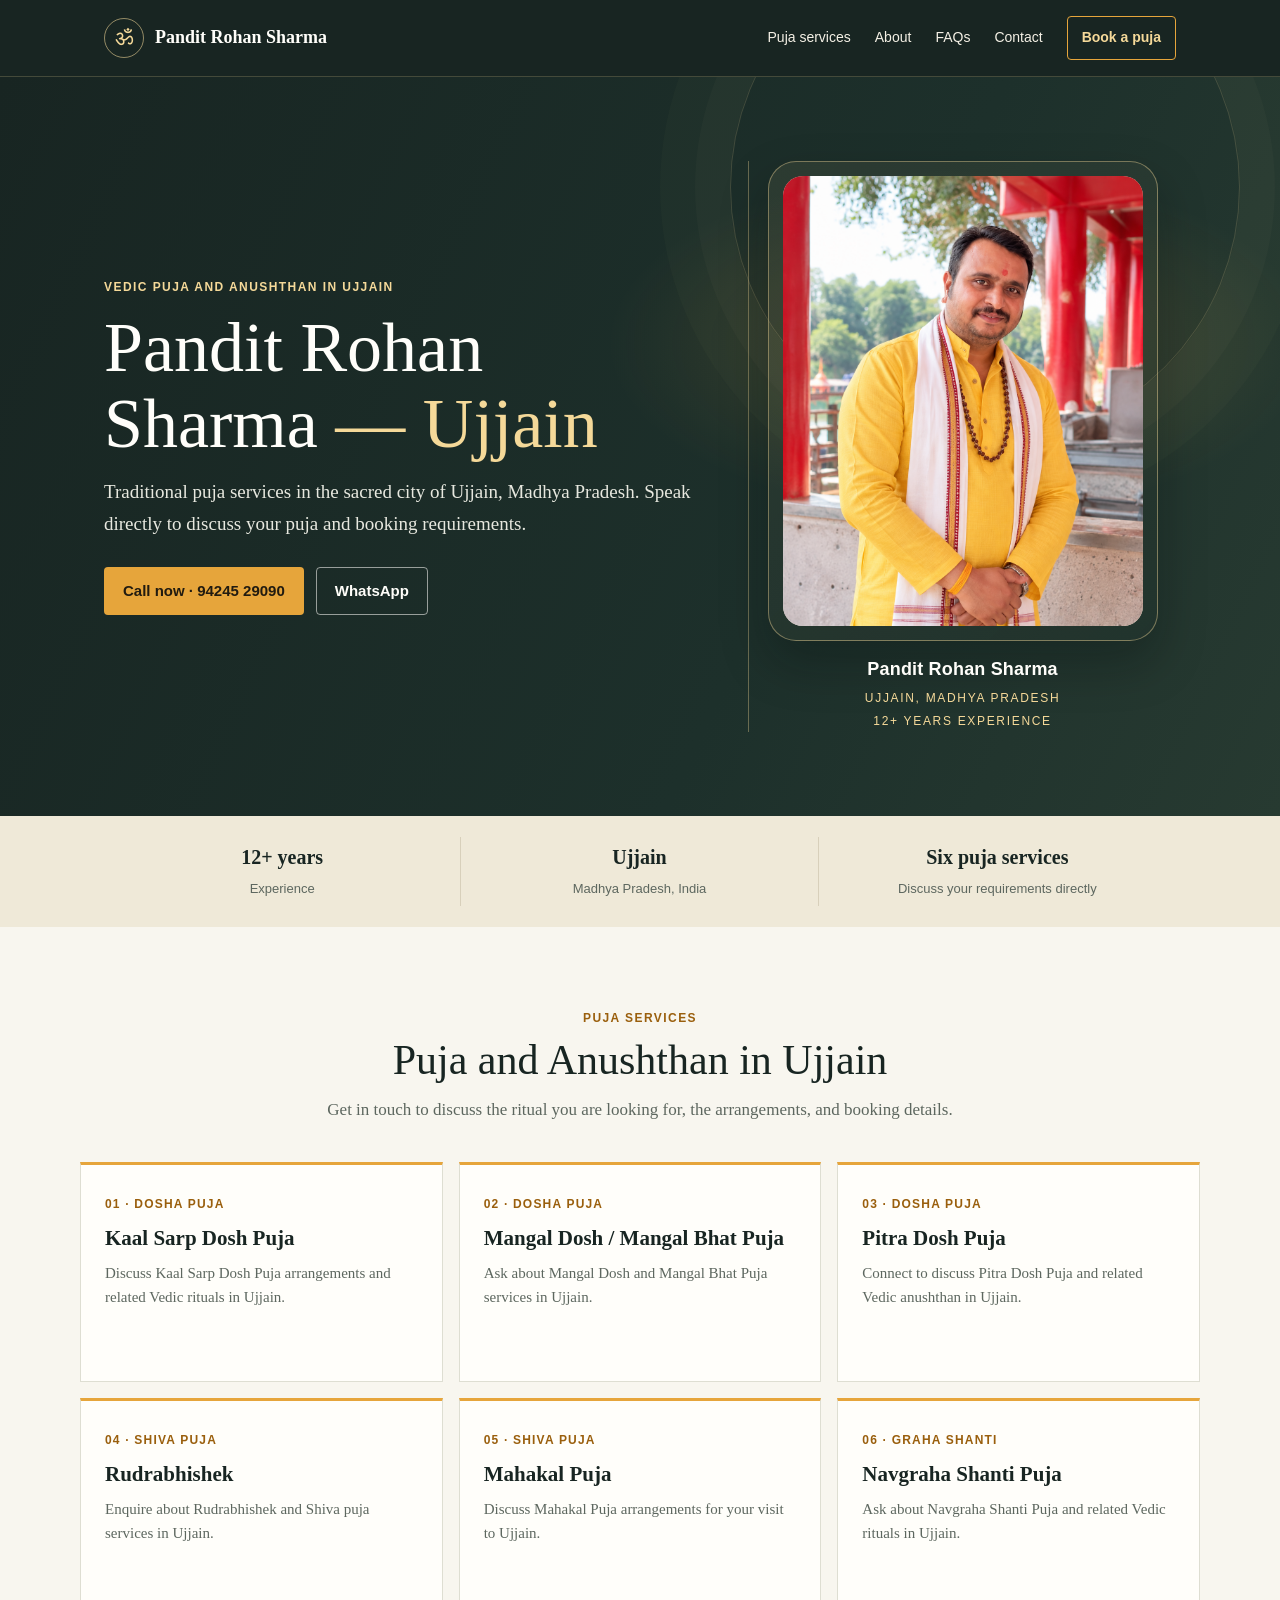
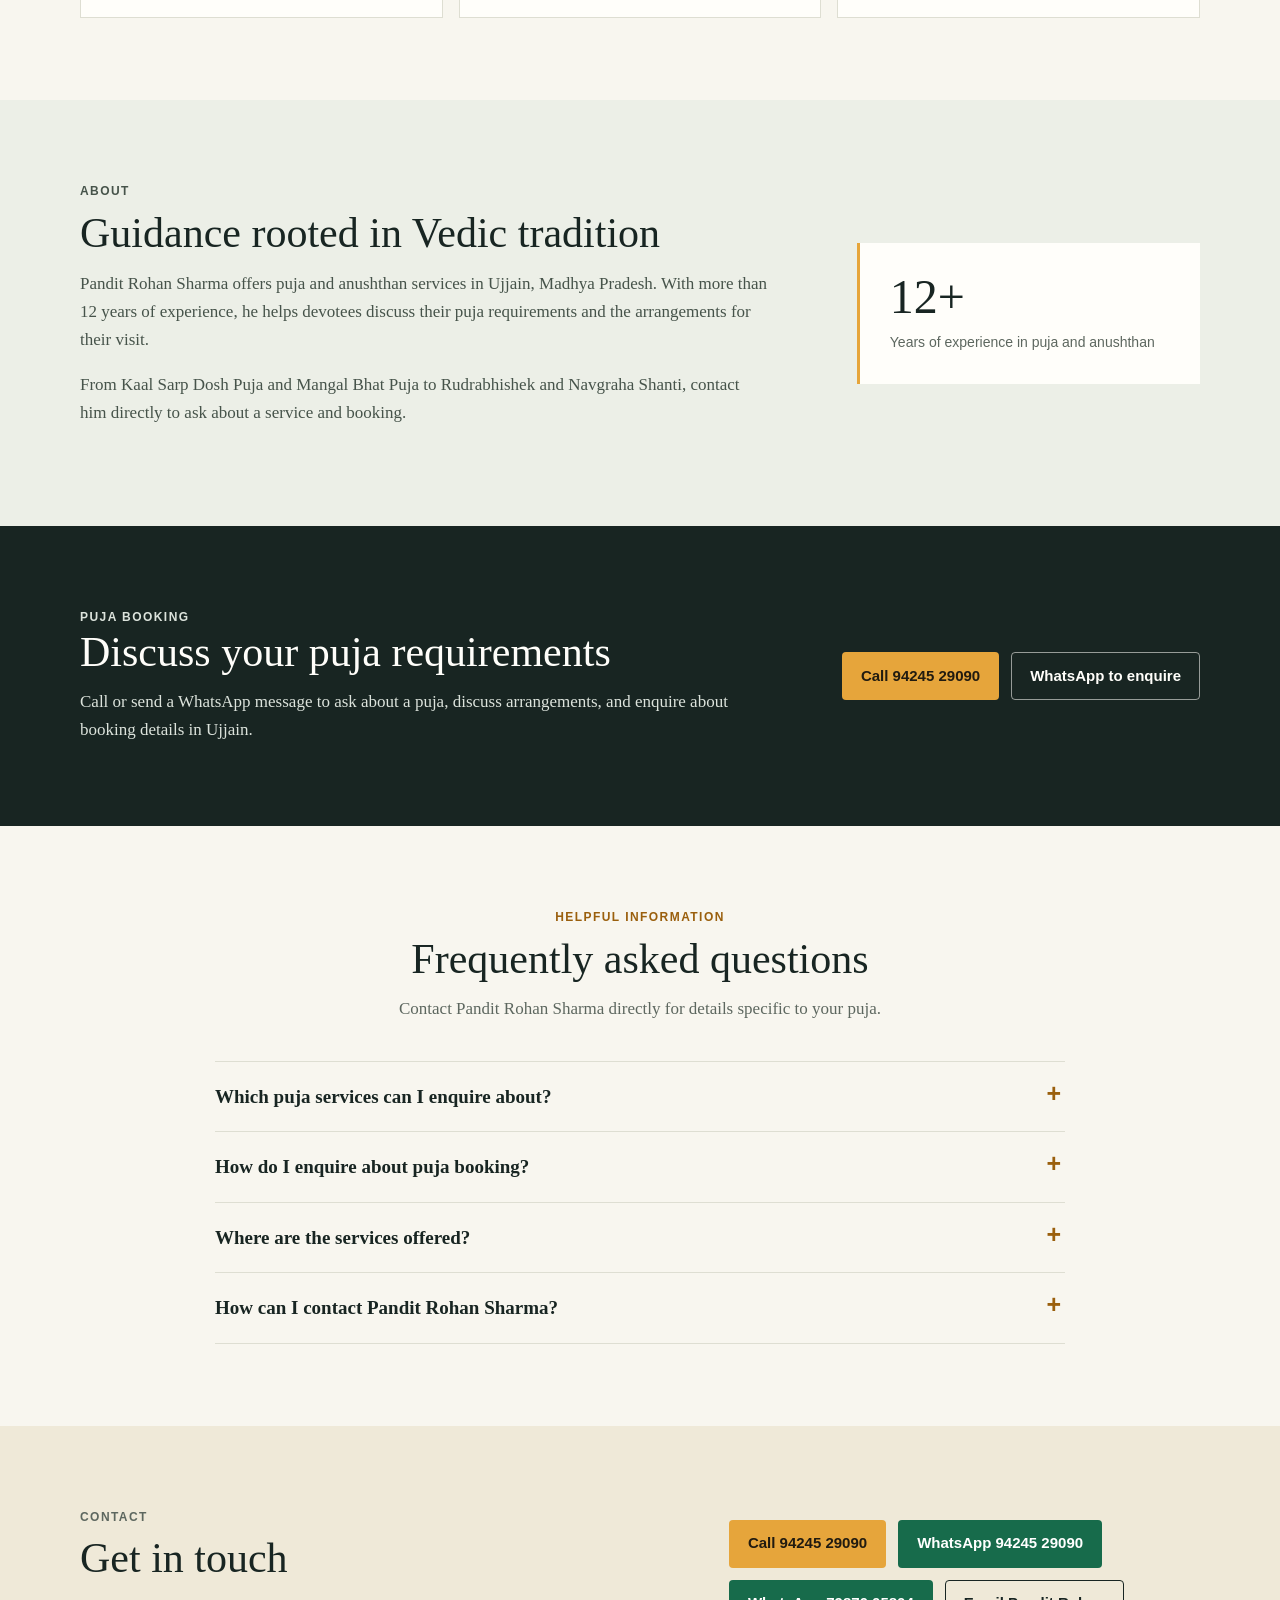
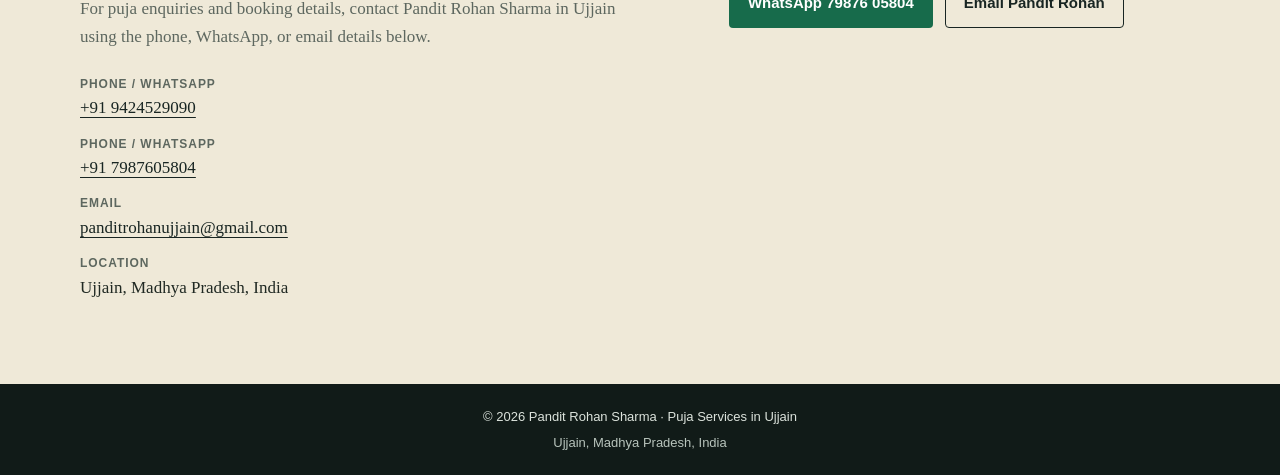
==== index.html @ ab612fbe "Use updated Pandit Rohan Sharma profile image" ====
<!doctype html>
<html lang="en">
<head>
  <meta charset="utf-8">
  <meta name="viewport" content="width=device-width, initial-scale=1">
  <meta name="theme-color" content="#182522">
  <meta name="description" content="Contact Pandit Rohan Sharma in Ujjain for Kaal Sarp Dosh, Mangal Bhat, Pitra Dosh, Rudrabhishek, Mahakal and Navgraha Shanti puja. 12+ years of experience.">
  <meta name="robots" content="index, follow">
  <link rel="canonical" href="https://panditrohanujjain-tech.github.io/">
  <meta property="og:type" content="website">
  <meta property="og:locale" content="en_IN">
  <meta property="og:title" content="Pandit Rohan Sharma | Puja Services in Ujjain">
  <meta property="og:description" content="Vedic puja and anushthan services in Ujjain, Madhya Pradesh. Contact Pandit Rohan Sharma, with 12+ years of experience, to discuss puja booking.">
  <meta property="og:url" content="https://panditrohanujjain-tech.github.io/">
  <meta name="twitter:card" content="summary">
  <title>Pandit Rohan Sharma | Puja Services in Ujjain</title>
  <script type="application/ld+json">
  {
    "@context": "https://schema.org",
    "@type": "LocalBusiness",
    "name": "Pandit Rohan Sharma",
    "url": "https://panditrohanujjain-tech.github.io/",
    "email": "panditrohanujjain@gmail.com",
    "telephone": ["+91 9424529090", "+91 7987605804"],
    "address": {
      "@type": "PostalAddress",
      "addressLocality": "Ujjain",
      "addressRegion": "Madhya Pradesh",
      "addressCountry": "IN"
    },
    "areaServed": {
      "@type": "City",
      "name": "Ujjain"
    },
    "description": "Puja and anushthan services in Ujjain, including Kaal Sarp Dosh Puja, Mangal Dosh and Mangal Bhat Puja, Pitra Dosh Puja, Rudrabhishek, Mahakal Puja and Navgraha Shanti Puja. 12+ years of experience."
  }
  </script>
  <link rel="stylesheet" href="styles.css">
  <style>
    :root {
      color-scheme: light;
      --ink: #202923;
      --muted: #5d675f;
      --paper: #f8f6ef;
      --white: #fffefa;
      --forest: #182522;
      --forest-soft: #263832;
      --saffron: #e6a53b;
      --saffron-light: #f5d999;
      --line: #deded2;
      --green: #176b4b;
      --content: 1120px;
      font-synthesis: none;
      text-rendering: optimizeLegibility;
    }

    *,
    *::before,
    *::after {
      box-sizing: border-box;
    }

    html {
      scroll-behavior: smooth;
      scroll-padding-top: 84px;
    }

    body {
      margin: 0;
      background: var(--paper);
      color: var(--ink);
      font-family: Georgia, "Times New Roman", serif;
      font-size: 17px;
      line-height: 1.65;
    }

    a {
      color: inherit;
    }

    a:focus-visible,
    summary:focus-visible {
      outline: 3px solid var(--saffron);
      outline-offset: 4px;
      border-radius: 3px;
    }

    .skip-link {
      position: absolute;
      top: 8px;
      left: 8px;
      z-index: 20;
      padding: 10px 14px;
      transform: translateY(-150%);
      background: var(--white);
      color: var(--forest);
      font-family: Arial, sans-serif;
      font-weight: 700;
    }

    .skip-link:focus {
      transform: translateY(0);
    }

    .site-header {
      position: sticky;
      top: 0;
      z-index: 10;
      border-bottom: 1px solid rgba(245, 217, 153, 0.2);
      background: var(--forest);
      color: var(--white);
    }

    .header-inner {
      display: flex;
      min-height: 76px;
      max-width: var(--content);
      align-items: center;
      justify-content: space-between;
      gap: 24px;
      margin: 0 auto;
      padding: 12px 24px;
    }

    .brand {
      display: inline-flex;
      align-items: center;
      gap: 11px;
      color: var(--white);
      font-size: 18px;
      font-weight: 700;
      line-height: 1.2;
      text-decoration: none;
    }

    .brand-mark {
      display: grid;
      width: 40px;
      height: 40px;
      flex: 0 0 40px;
      place-items: center;
      border: 1px solid rgba(245, 217, 153, 0.56);
      border-radius: 50%;
      color: var(--saffron-light);
      font-size: 22px;
    }

    .nav-links {
      display: flex;
      align-items: center;
      justify-content: flex-end;
      gap: 24px;
      font-family: Arial, sans-serif;
      font-size: 14px;
    }

    .nav-links a {
      color: #f4f0e5;
      text-decoration: none;
    }

    .nav-links a:hover {
      color: var(--saffron-light);
    }

    .nav-cta {
      padding: 9px 14px;
      border: 1px solid var(--saffron);
      border-radius: 4px;
      color: var(--saffron-light) !important;
      font-weight: 700;
    }

    .hero {
      position: relative;
      overflow: hidden;
      isolation: isolate;
      background:
        radial-gradient(ellipse at 75% 36%, rgba(230, 165, 59, 0.18), transparent 26%),
        linear-gradient(115deg, var(--forest) 0%, #1d302b 62%, #273a31 100%);
      color: var(--white);
    }

    .hero::after {
      position: absolute;
      z-index: -1;
      top: -145px;
      right: max(-70px, calc((100vw - 1200px) / 2));
      width: 510px;
      height: 510px;
      border: 1px solid rgba(245, 217, 153, 0.17);
      border-radius: 50%;
      box-shadow: 0 0 0 35px rgba(245, 217, 153, 0.025), 0 0 0 70px rgba(245, 217, 153, 0.02);
      content: "";
      pointer-events: none;
    }

    .hero-inner {
      display: grid;
      min-height: 545px;
      max-width: var(--content);
      align-items: center;
      grid-template-columns: minmax(0, 1fr) minmax(260px, 0.72fr);
      gap: 50px;
      margin: 0 auto;
      padding: 84px 24px;
    }

    .profile-visual {
      display: grid;
      justify-items: center;
      gap: 14px;
    }

    .profile-frame {
      width: min(100%, 390px);
      padding: 14px;
      border: 1px solid rgba(245, 217, 153, 0.42);
      border-radius: 28px;
      background: linear-gradient(135deg, rgba(245, 217, 153, 0.08), rgba(24, 37, 34, 0.15));
      box-shadow: 0 22px 48px rgba(5, 10, 9, 0.28);
    }

    .profile-image {
      display: block;
      width: 100%;
      max-width: 100%;
      height: auto;
      aspect-ratio: 4 / 5;
      object-fit: cover;
      object-position: center top;
      border-radius: 20px;
      background: #d9d2bf;
    }

    .profile-meta {
      display: grid;
      gap: 4px;
      text-align: center;
      color: #efe6d1;
      font-family: Arial, sans-serif;
    }

    .profile-meta strong {
      color: var(--white);
      font-size: 18px;
      letter-spacing: 0.01em;
    }

    .profile-meta span {
      color: var(--saffron-light);
      font-size: 12px;
      letter-spacing: 0.14em;
      text-transform: uppercase;
    }

    .eyebrow {
      margin: 0 0 12px;
      color: var(--saffron-light);
      font-family: Arial, sans-serif;
      font-size: 12px;
      font-weight: 700;
      letter-spacing: 0.12em;
      text-transform: uppercase;
    }

    h1,
    h2,
    h3,
    p {
      margin-top: 0;
    }

    h1 {
      max-width: 730px;
      margin-bottom: 15px;
      font-size: clamp(42px, 6vw, 70px);
      font-weight: 500;
      letter-spacing: 0;
      line-height: 1.08;
    }

    .hero h1 span {
      color: var(--saffron-light);
    }

    .hero-lede {
      max-width: 650px;
      margin-bottom: 28px;
      color: #e7e8df;
      font-size: 19px;
    }

    .hero-actions,
    .booking-actions,
    .contact-actions {
      display: flex;
      flex-wrap: wrap;
      gap: 12px;
    }

    .button {
      display: inline-flex;
      min-height: 48px;
      align-items: center;
      justify-content: center;
      gap: 9px;
      padding: 11px 18px;
      border: 1px solid transparent;
      border-radius: 4px;
      font-family: Arial, sans-serif;
      font-size: 15px;
      font-weight: 700;
      line-height: 1.25;
      text-align: center;
      text-decoration: none;
      transition: background-color 160ms ease, color 160ms ease, transform 160ms ease;
    }

    .button:hover {
      transform: translateY(-2px);
    }

    .button-primary {
      background: var(--saffron);
      color: #211b10;
    }

    .button-primary:hover {
      background: var(--saffron-light);
    }

    .button-outline {
      border-color: rgba(255, 254, 250, 0.55);
      color: var(--white);
    }

    .button-outline:hover {
      background: rgba(255, 255, 255, 0.1);
    }

    .button-whatsapp {
      background: #176b4b;
      color: #fff;
    }

    .button-whatsapp:hover {
      background: #0f583d;
    }

    .hero-aside {
      position: relative;
      display: grid;
      min-height: 270px;
      align-content: center;
      justify-items: center;
      border-left: 1px solid rgba(245, 217, 153, 0.35);
      color: var(--saffron-light);
      text-align: center;
    }

    .hero-symbol {
      display: grid;
      width: 174px;
      height: 174px;
      place-items: center;
      border: 1px solid rgba(245, 217, 153, 0.42);
      border-radius: 50%;
      box-shadow: 0 0 0 14px rgba(245, 217, 153, 0.045), inset 0 0 42px rgba(230, 165, 59, 0.1);
      font-size: 62px;
    }

    .hero-aside p {
      margin: 24px 0 0;
      color: #e7e8df;
      font-family: Arial, sans-serif;
      font-size: 13px;
      letter-spacing: 0.04em;
    }

    .trust-strip {
      background: #efe9d8;
    }

    .trust-inner {
      display: grid;
      max-width: var(--content);
      grid-template-columns: repeat(3, 1fr);
      margin: 0 auto;
      padding: 21px 24px;
    }

    .trust-item {
      padding: 4px 16px;
      border-right: 1px solid #d8d0bb;
      font-family: Arial, sans-serif;
      text-align: center;
    }

    .trust-item:last-child {
      border-right: 0;
    }

    .trust-item strong {
      display: block;
      color: var(--forest);
      font-family: Georgia, "Times New Roman", serif;
      font-size: 20px;
    }

    .trust-item span {
      color: var(--muted);
      font-size: 13px;
    }

    .section {
      padding: 82px 24px;
    }

    .section-inner {
      max-width: var(--content);
      margin: 0 auto;
    }

    .section-heading {
      max-width: 720px;
      margin: 0 auto 38px;
      text-align: center;
    }

    .section-kicker {
      margin-bottom: 7px;
      color: #9a5f0d;
      font-family: Arial, sans-serif;
      font-size: 12px;
      font-weight: 700;
      letter-spacing: 0.12em;
      text-transform: uppercase;
    }

    .section-heading h2,
    .about-copy h2,
    .booking-copy h2,
    .contact-copy h2 {
      margin-bottom: 12px;
      color: var(--forest);
      font-size: clamp(30px, 4vw, 42px);
      font-weight: 500;
      line-height: 1.15;
    }

    .section-heading > p:last-child {
      margin-bottom: 0;
      color: var(--muted);
    }

    .services-grid {
      display: grid;
      grid-template-columns: repeat(3, minmax(0, 1fr));
      gap: 16px;
    }

    .service-card {
      min-height: 220px;
      padding: 24px;
      border: 1px solid var(--line);
      border-top: 3px solid var(--saffron);
      background: var(--white);
    }

    .service-number {
      display: inline-block;
      margin-bottom: 10px;
      color: #9a5f0d;
      font-family: Arial, sans-serif;
      font-size: 12px;
      font-weight: 700;
      letter-spacing: 0.1em;
    }

    .service-card h3 {
      margin-bottom: 8px;
      color: var(--forest);
      font-size: 21px;
      font-weight: 600;
      line-height: 1.3;
    }

    .service-card p {
      margin-bottom: 0;
      color: var(--muted);
      font-size: 15px;
    }

    .about-section {
      background: #ecefe7;
    }

    .about-layout {
      display: grid;
      grid-template-columns: minmax(0, 1.35fr) minmax(240px, 0.65fr);
      align-items: center;
      gap: 64px;
    }

    .about-copy .section-kicker {
      text-align: left;
    }

    .about-copy p {
      max-width: 690px;
      color: #46534a;
    }

    .experience-panel {
      padding: 30px;
      border-left: 3px solid var(--saffron);
      background: var(--white);
    }

    .experience-panel strong {
      display: block;
      color: var(--forest);
      font-size: 48px;
      font-weight: 500;
      line-height: 1;
    }

    .experience-panel span {
      display: block;
      margin-top: 10px;
      color: var(--muted);
      font-family: Arial, sans-serif;
      font-size: 14px;
    }

    .booking-section {
      background: var(--forest);
      color: var(--white);
    }

    .booking-layout {
      display: grid;
      grid-template-columns: minmax(0, 1fr) auto;
      align-items: center;
      gap: 40px;
    }

    .booking-copy h2 {
      color: var(--white);
    }

    .booking-copy p {
      max-width: 670px;
      margin-bottom: 0;
      color: #dce3dc;
    }

    .booking-actions {
      justify-content: flex-end;
    }

    .faq-list {
      max-width: 850px;
      margin: 0 auto;
      border-top: 1px solid var(--line);
    }

    .faq-list details {
      border-bottom: 1px solid var(--line);
    }

    .faq-list summary {
      position: relative;
      padding: 19px 36px 19px 0;
      color: var(--forest);
      cursor: pointer;
      font-size: 19px;
      font-weight: 600;
      list-style: none;
    }

    .faq-list summary::-webkit-details-marker {
      display: none;
    }

    .faq-list summary::after {
      position: absolute;
      right: 4px;
      color: #9a5f0d;
      content: "+";
      font-family: Arial, sans-serif;
      font-size: 25px;
      line-height: 1;
    }

    .faq-list details[open] summary::after {
      content: "−";
    }

    .faq-list details p {
      max-width: 760px;
      margin: -3px 0 20px;
      color: var(--muted);
      font-size: 16px;
    }

    .contact-section {
      background: #efe9d8;
    }

    .contact-layout {
      display: grid;
      grid-template-columns: minmax(0, 1fr) minmax(300px, 0.8fr);
      gap: 60px;
    }

    .contact-copy > p {
      max-width: 560px;
      color: var(--muted);
    }

    .contact-details {
      display: grid;
      gap: 12px;
      margin: 24px 0 0;
      padding: 0;
      list-style: none;
    }

    .contact-details a {
      color: var(--forest);
      text-decoration-thickness: 1px;
      text-underline-offset: 4px;
    }

    .contact-label {
      display: block;
      color: var(--muted);
      font-family: Arial, sans-serif;
      font-size: 12px;
      font-weight: 700;
      letter-spacing: 0.08em;
      text-transform: uppercase;
    }

    .contact-actions {
      align-content: start;
      justify-content: flex-start;
      padding-top: 12px;
    }

    .site-footer {
      padding: 22px 24px;
      background: #111b18;
      color: #dce3dc;
      font-family: Arial, sans-serif;
      font-size: 13px;
      text-align: center;
    }

    .site-footer p {
      margin: 0;
    }

    .site-footer p + p {
      margin-top: 4px;
      color: #b8c4bc;
    }

    @media (max-width: 820px) {
      .header-inner {
        flex-wrap: wrap;
        justify-content: center;
        gap: 10px 22px;
      }

      .nav-links {
        flex-wrap: wrap;
        justify-content: center;
        gap: 10px 18px;
      }

      .hero-inner {
        min-height: auto;
        grid-template-columns: 1fr;
        gap: 42px;
        padding-top: 70px;
        padding-bottom: 60px;
      }

      .hero-aside {
        min-height: 0;
        border-top: 1px solid rgba(245, 217, 153, 0.35);
        border-left: 0;
        padding-top: 34px;
      }

      .profile-frame {
        width: min(100%, 320px);
        padding: 10px;
      }

      .profile-meta strong {
        font-size: 16px;
      }

      .profile-meta span {
        font-size: 11px;
        letter-spacing: 0.12em;
      }

      .hero-symbol {
        width: 130px;
        height: 130px;
        font-size: 48px;
      }

      .hero-aside p {
        margin-top: 18px;
      }

      .services-grid {
        grid-template-columns: repeat(2, minmax(0, 1fr));
      }

      .about-layout,
      .contact-layout {
        gap: 34px;
      }

      .booking-layout {
        grid-template-columns: 1fr;
      }

      .booking-actions {
        justify-content: flex-start;
      }
    }

    @media (max-width: 560px) {
      body {
        font-size: 16px;
      }

      .header-inner {
        padding: 10px 16px;
      }

      .brand {
        font-size: 16px;
      }

      .nav-links {
        gap: 8px 14px;
        font-size: 13px;
      }

      .nav-cta {
        padding: 7px 10px;
      }

      .hero-inner {
        padding: 56px 20px 46px;
      }

      .profile-frame {
        width: min(100%, 280px);
        padding: 8px;
      }

      .profile-meta {
        gap: 3px;
      }

      .hero-lede {
        font-size: 17px;
      }

      .hero-actions,
      .booking-actions,
      .contact-actions {
        display: grid;
        grid-template-columns: 1fr;
      }

      .button {
        width: 100%;
      }

      .trust-inner {
        grid-template-columns: 1fr;
        gap: 12px;
        padding: 18px 20px;
      }

      .trust-item {
        padding: 0 0 12px;
        border-right: 0;
        border-bottom: 1px solid #d8d0bb;
      }

      .trust-item:last-child {
        padding-bottom: 0;
        border-bottom: 0;
      }

      .section {
        padding: 62px 20px;
      }

      .services-grid,
      .about-layout,
      .contact-layout {
        grid-template-columns: 1fr;
      }

      .service-card {
        min-height: auto;
      }

      .experience-panel {
        padding: 24px;
      }

      .contact-layout {
        gap: 20px;
      }
    }

    @media (prefers-reduced-motion: reduce) {
      html {
        scroll-behavior: auto;
      }

      *,
      *::before,
      *::after {
        scroll-behavior: auto !important;
        transition-duration: 0.01ms !important;
      }
    }
  </style>
</head>
<body>
  <a class="skip-link" href="#main">Skip to main content</a>

  <header class="site-header">
    <div class="header-inner">
      <a class="brand" href="#home" aria-label="Pandit Rohan Sharma, home">
        <span class="brand-mark" aria-hidden="true">ॐ</span>
        <span>Pandit Rohan Sharma</span>
      </a>
      <nav class="nav-links" aria-label="Main navigation">
        <a href="#services">Puja services</a>
        <a href="#about">About</a>
        <a href="#faq">FAQs</a>
        <a href="#contact">Contact</a>
        <a class="nav-cta" href="#booking">Book a puja</a>
      </nav>
    </div>
  </header>

  <main id="main">
    <section class="hero" id="home" aria-labelledby="hero-title">
      <div class="hero-inner">
        <div>
          <p class="eyebrow">Vedic puja and anushthan in Ujjain</p>
          <h1 id="hero-title">Pandit Rohan Sharma <span>— Ujjain</span></h1>
          <p class="hero-lede">Traditional puja services in the sacred city of Ujjain, Madhya Pradesh. Speak directly to discuss your puja and booking requirements.</p>
          <div class="hero-actions">
            <a class="button button-primary" href="tel:+919424529090">Call now · 94245 29090</a>
            <a class="button button-outline" href="https://wa.me/919424529090" target="_blank" rel="noopener noreferrer" aria-label="Message Pandit Rohan Sharma on WhatsApp at 94245 29090">WhatsApp</a>
          </div>
        </div>
        <div class="hero-aside" aria-label="Pandit Rohan Sharma in Ujjain">
          <div class="profile-visual">
            <div class="profile-frame">
              <img class="profile-image" src="ChatGPT Image Sep 27, 2026, 02_04_03 PM.png" alt="Pandit Rohan Sharma in Ujjain - Vedic Puja and Anushthan Services">
            </div>
            <div class="profile-meta">
              <strong>Pandit Rohan Sharma</strong>
              <span>Ujjain, Madhya Pradesh</span>
              <span>12+ Years Experience</span>
            </div>
          </div>
        </div>
      </div>
    </section>

    <aside class="trust-strip" aria-label="Business information">
      <div class="trust-inner">
        <div class="trust-item"><strong>12+ years</strong><span>Experience</span></div>
        <div class="trust-item"><strong>Ujjain</strong><span>Madhya Pradesh, India</span></div>
        <div class="trust-item"><strong>Six puja services</strong><span>Discuss your requirements directly</span></div>
      </div>
    </aside>

    <section class="section" id="services" aria-labelledby="services-title">
      <div class="section-inner">
        <div class="section-heading">
          <p class="section-kicker">Puja services</p>
          <h2 id="services-title">Puja and Anushthan in Ujjain</h2>
          <p>Get in touch to discuss the ritual you are looking for, the arrangements, and booking details.</p>
        </div>
        <div class="services-grid">
          <article class="service-card">
            <span class="service-number">01 · DOSHA PUJA</span>
            <h3><a href="kaal-sarp-dosh-puja-ujjain.html">Kaal Sarp Dosh Puja</a></h3>
            <p>Discuss Kaal Sarp Dosh Puja arrangements and related Vedic rituals in Ujjain.</p>
          </article>
          <article class="service-card">
            <span class="service-number">02 · DOSHA PUJA</span>
            <h3><a href="mangal-dosh-puja-ujjain.html">Mangal Dosh / Mangal Bhat Puja</a></h3>
            <p>Ask about Mangal Dosh and Mangal Bhat Puja services in Ujjain.</p>
          </article>
          <article class="service-card">
            <span class="service-number">03 · DOSHA PUJA</span>
            <h3><a href="pitra-dosh-puja-ujjain.html">Pitra Dosh Puja</a></h3>
            <p>Connect to discuss Pitra Dosh Puja and related Vedic anushthan in Ujjain.</p>
          </article>
          <article class="service-card">
            <span class="service-number">04 · SHIVA PUJA</span>
            <h3><a href="rudrabhishek-ujjain.html">Rudrabhishek</a></h3>
            <p>Enquire about Rudrabhishek and Shiva puja services in Ujjain.</p>
          </article>
          <article class="service-card">
            <span class="service-number">05 · SHIVA PUJA</span>
            <h3><a href="mahakal-puja-ujjain.html">Mahakal Puja</a></h3>
            <p>Discuss Mahakal Puja arrangements for your visit to Ujjain.</p>
          </article>
          <article class="service-card">
            <span class="service-number">06 · GRAHA SHANTI</span>
            <h3><a href="navgraha-shanti-puja-ujjain.html">Navgraha Shanti Puja</a></h3>
            <p>Ask about Navgraha Shanti Puja and related Vedic rituals in Ujjain.</p>
          </article>
        </div>
      </div>
    </section>

    <section class="section about-section" id="about" aria-labelledby="about-title">
      <div class="section-inner about-layout">
        <div class="about-copy">
          <p class="section-kicker">About</p>
          <h2 id="about-title">Guidance rooted in Vedic tradition</h2>
          <p>Pandit Rohan Sharma offers puja and anushthan services in Ujjain, Madhya Pradesh. With more than 12 years of experience, he helps devotees discuss their puja requirements and the arrangements for their visit.</p>
          <p>From Kaal Sarp Dosh Puja and Mangal Bhat Puja to Rudrabhishek and Navgraha Shanti, contact him directly to ask about a service and booking.</p>
        </div>
        <div class="experience-panel" aria-label="More than 12 years of experience">
          <strong>12+</strong>
          <span>Years of experience in puja and anushthan</span>
        </div>
      </div>
    </section>

    <section class="section booking-section" id="booking" aria-labelledby="booking-title">
      <div class="section-inner booking-layout">
        <div class="booking-copy">
          <p class="eyebrow">Puja booking</p>
          <h2 id="booking-title">Discuss your puja requirements</h2>
          <p>Call or send a WhatsApp message to ask about a puja, discuss arrangements, and enquire about booking details in Ujjain.</p>
        </div>
        <div class="booking-actions">
          <a class="button button-primary" href="tel:+919424529090">Call 94245 29090</a>
          <a class="button button-outline" href="https://wa.me/919424529090" target="_blank" rel="noopener noreferrer">WhatsApp to enquire</a>
        </div>
      </div>
    </section>

    <section class="section" id="faq" aria-labelledby="faq-title">
      <div class="section-inner">
        <div class="section-heading">
          <p class="section-kicker">Helpful information</p>
          <h2 id="faq-title">Frequently asked questions</h2>
          <p>Contact Pandit Rohan Sharma directly for details specific to your puja.</p>
        </div>
        <div class="faq-list">
          <details>
            <summary>Which puja services can I enquire about?</summary>
            <p>You can ask about Kaal Sarp Dosh Puja, Mangal Dosh or Mangal Bhat Puja, Pitra Dosh Puja, Rudrabhishek, Mahakal Puja, and Navgraha Shanti Puja in Ujjain.</p>
          </details>
          <details>
            <summary>How do I enquire about puja booking?</summary>
            <p>Call or WhatsApp either listed number to discuss the puja you have in mind and ask about arrangements and booking details.</p>
          </details>
          <details>
            <summary>Where are the services offered?</summary>
            <p>Pandit Rohan Sharma is based in Ujjain, Madhya Pradesh, India. Contact him directly to discuss your requirements in Ujjain.</p>
          </details>
          <details>
            <summary>How can I contact Pandit Rohan Sharma?</summary>
            <p>Call or WhatsApp +91 9424529090 or +91 7987605804, or email panditrohanujjain@gmail.com.</p>
          </details>
        </div>
      </div>
    </section>

    <section class="section contact-section" id="contact" aria-labelledby="contact-title">
      <div class="section-inner contact-layout">
        <div class="contact-copy">
          <p class="section-kicker">Contact</p>
          <h2 id="contact-title">Get in touch</h2>
          <p>For puja enquiries and booking details, contact Pandit Rohan Sharma in Ujjain using the phone, WhatsApp, or email details below.</p>
          <ul class="contact-details">
            <li><span class="contact-label">Phone / WhatsApp</span><a href="tel:+919424529090">+91 9424529090</a></li>
            <li><span class="contact-label">Phone / WhatsApp</span><a href="tel:+917987605804">+91 7987605804</a></li>
            <li><span class="contact-label">Email</span><a href="mailto:panditrohanujjain@gmail.com">panditrohanujjain@gmail.com</a></li>
            <li><span class="contact-label">Location</span>Ujjain, Madhya Pradesh, India</li>
          </ul>
        </div>
        <div class="contact-actions" aria-label="Contact actions">
          <a class="button button-primary" href="tel:+919424529090">Call 94245 29090</a>
          <a class="button button-whatsapp" href="https://wa.me/919424529090" target="_blank" rel="noopener noreferrer">WhatsApp 94245 29090</a>
          <a class="button button-whatsapp" href="https://wa.me/917987605804" target="_blank" rel="noopener noreferrer">WhatsApp 79876 05804</a>
          <a class="button button-outline" style="border-color: var(--forest); color: var(--forest);" href="mailto:panditrohanujjain@gmail.com">Email Pandit Rohan</a>
        </div>
      </div>
    </section>
  </main>

  <footer class="site-footer">
    <p>© 2026 Pandit Rohan Sharma · Puja Services in Ujjain</p>
    <p>Ujjain, Madhya Pradesh, India</p>
  </footer>
</body>
</html>
---- styles.css ----
:root {
  color-scheme: light;
  --ink: #202923;
  --muted: #5d675f;
  --paper: #f8f6ef;
  --white: #fffefa;
  --forest: #182522;
  --forest-soft: #263832;
  --saffron: #e6a53b;
  --saffron-light: #f5d999;
  --line: #deded2;
  --green: #176b4b;
  --content: 1120px;
  font-synthesis: none;
  text-rendering: optimizeLegibility;
}

*,
*::before,
*::after {
  box-sizing: border-box;
}

html {
  scroll-behavior: smooth;
  scroll-padding-top: 84px;
}

body {
  margin: 0;
  background: var(--paper);
  color: var(--ink);
  font-family: Georgia, "Times New Roman", serif;
  font-size: 17px;
  line-height: 1.65;
}

a {
  color: inherit;
}

a:focus-visible,
summary:focus-visible {
  outline: 3px solid var(--saffron);
  outline-offset: 4px;
  border-radius: 3px;
}

.skip-link {
  position: absolute;
  top: 8px;
  left: 8px;
  z-index: 20;
  padding: 10px 14px;
  transform: translateY(-150%);
  background: var(--white);
  color: var(--forest);
  font-family: Arial, sans-serif;
  font-weight: 700;
}

.skip-link:focus {
  transform: translateY(0);
}

.site-header {
  position: sticky;
  top: 0;
  z-index: 10;
  border-bottom: 1px solid rgba(245, 217, 153, 0.2);
  background: var(--forest);
  color: var(--white);
}

.header-inner {
  display: flex;
  min-height: 76px;
  max-width: var(--content);
  align-items: center;
  justify-content: space-between;
  gap: 24px;
  margin: 0 auto;
  padding: 12px 24px;
}

.brand {
  display: inline-flex;
  align-items: center;
  gap: 11px;
  color: var(--white);
  font-size: 18px;
  font-weight: 700;
  line-height: 1.2;
  text-decoration: none;
}

.brand-mark {
  display: grid;
  width: 40px;
  height: 40px;
  flex: 0 0 40px;
  place-items: center;
  border: 1px solid rgba(245, 217, 153, 0.56);
  border-radius: 50%;
  color: var(--saffron-light);
  font-size: 22px;
}

.nav-links {
  display: flex;
  align-items: center;
  justify-content: flex-end;
  gap: 24px;
  font-family: Arial, sans-serif;
  font-size: 14px;
}

.nav-links a {
  color: #f4f0e5;
  text-decoration: none;
}

.nav-links a:hover {
  color: var(--saffron-light);
}

.nav-cta {
  padding: 9px 14px;
  border: 1px solid var(--saffron);
  border-radius: 4px;
  color: var(--saffron-light) !important;
  font-weight: 700;
}

.hero {
  position: relative;
  overflow: hidden;
  isolation: isolate;
  background:
    radial-gradient(ellipse at 75% 36%, rgba(230, 165, 59, 0.18), transparent 26%),
    linear-gradient(115deg, var(--forest) 0%, #1d302b 62%, #273a31 100%);
  color: var(--white);
}

.hero::after {
  position: absolute;
  z-index: -1;
  top: -145px;
  right: max(-70px, calc((100vw - 1200px) / 2));
  width: 510px;
  height: 510px;
  border: 1px solid rgba(245, 217, 153, 0.17);
  border-radius: 50%;
  box-shadow: 0 0 0 35px rgba(245, 217, 153, 0.025), 0 0 0 70px rgba(245, 217, 153, 0.02);
  content: "";
  pointer-events: none;
}

.hero-inner {
  display: grid;
  min-height: 545px;
  max-width: var(--content);
  align-items: center;
  grid-template-columns: minmax(0, 1fr) minmax(220px, 0.65fr);
  gap: 50px;
  margin: 0 auto;
  padding: 84px 24px;
}

.eyebrow {
  margin: 0 0 12px;
  color: var(--saffron-light);
  font-family: Arial, sans-serif;
  font-size: 12px;
  font-weight: 700;
  letter-spacing: 0.12em;
  text-transform: uppercase;
}

h1,
h2,
h3,
p {
  margin-top: 0;
}

h1 {
  max-width: 730px;
  margin-bottom: 15px;
  font-size: clamp(42px, 6vw, 70px);
  font-weight: 500;
  letter-spacing: 0;
  line-height: 1.08;
}

.hero h1 span {
  color: var(--saffron-light);
}

.hero-lede {
  max-width: 650px;
  margin-bottom: 28px;
  color: #e7e8df;
  font-size: 19px;
}

.hero-actions,
.booking-actions,
.contact-actions {
  display: flex;
  flex-wrap: wrap;
  gap: 12px;
}

.button {
  display: inline-flex;
  min-height: 48px;
  align-items: center;
  justify-content: center;
  gap: 9px;
  padding: 11px 18px;
  border: 1px solid transparent;
  border-radius: 4px;
  font-family: Arial, sans-serif;
  font-size: 15px;
  font-weight: 700;
  line-height: 1.25;
  text-align: center;
  text-decoration: none;
  transition: background-color 160ms ease, color 160ms ease, transform 160ms ease;
}

.button:hover {
  transform: translateY(-2px);
}

.button-primary {
  background: var(--saffron);
  color: #211b10;
}

.button-primary:hover {
  background: var(--saffron-light);
}

.button-outline {
  border-color: rgba(255, 254, 250, 0.55);
  color: var(--white);
}

.button-outline:hover {
  background: rgba(255, 255, 255, 0.1);
}

.button-whatsapp {
  background: #176b4b;
  color: #fff;
}

.button-whatsapp:hover {
  background: #0f583d;
}

.hero-aside {
  position: relative;
  display: grid;
  min-height: 270px;
  align-content: center;
  justify-items: center;
  border-left: 1px solid rgba(245, 217, 153, 0.35);
  color: var(--saffron-light);
  text-align: center;
}

.hero-symbol {
  display: grid;
  width: 174px;
  height: 174px;
  place-items: center;
  border: 1px solid rgba(245, 217, 153, 0.42);
  border-radius: 50%;
  box-shadow: 0 0 0 14px rgba(245, 217, 153, 0.045), inset 0 0 42px rgba(230, 165, 59, 0.1);
  font-size: 62px;
}

.hero-aside p {
  margin: 24px 0 0;
  color: #e7e8df;
  font-family: Arial, sans-serif;
  font-size: 13px;
  letter-spacing: 0.04em;
}

.trust-strip {
  background: #efe9d8;
}

.trust-inner {
  display: grid;
  max-width: var(--content);
  grid-template-columns: repeat(3, 1fr);
  margin: 0 auto;
  padding: 21px 24px;
}

.trust-item {
  padding: 4px 16px;
  border-right: 1px solid #d8d0bb;
  font-family: Arial, sans-serif;
  text-align: center;
}

.trust-item:last-child {
  border-right: 0;
}

.trust-item strong {
  display: block;
  color: var(--forest);
  font-family: Georgia, "Times New Roman", serif;
  font-size: 20px;
}

.trust-item span {
  color: var(--muted);
  font-size: 13px;
}

.section {
  padding: 82px 24px;
}

.section-inner {
  max-width: var(--content);
  margin: 0 auto;
}

.section-heading {
  max-width: 720px;
  margin: 0 auto 38px;
  text-align: center;
}

.section-kicker {
  margin-bottom: 7px;
  color: #9a5f0d;
  font-family: Arial, sans-serif;
  font-size: 12px;
  font-weight: 700;
  letter-spacing: 0.12em;
  text-transform: uppercase;
}

.section-heading h2,
.about-copy h2,
.booking-copy h2,
.contact-copy h2 {
  margin-bottom: 12px;
  color: var(--forest);
  font-size: clamp(30px, 4vw, 42px);
  font-weight: 500;
  line-height: 1.15;
}

.section-heading > p:last-child {
  margin-bottom: 0;
  color: var(--muted);
}

.services-grid {
  display: grid;
  grid-template-columns: repeat(3, minmax(0, 1fr));
  gap: 16px;
}

.service-card {
  min-height: 220px;
  padding: 24px;
  border: 1px solid var(--line);
  border-top: 3px solid var(--saffron);
  background: var(--white);
}

.service-card h3 {
  margin-bottom: 8px;
  color: var(--forest);
  font-size: 21px;
  font-weight: 600;
  line-height: 1.3;
}

.service-card h3 a {
  color: inherit;
  text-decoration-color: transparent;
  text-underline-offset: 4px;
}

.service-card h3 a:hover {
  text-decoration-color: var(--saffron);
}

.service-card p {
  margin-bottom: 0;
  color: var(--muted);
  font-size: 15px;
}

.service-page .hero-inner {
  min-height: auto;
  grid-template-columns: minmax(0, 1fr) minmax(200px, 0.48fr);
  padding-top: 74px;
  padding-bottom: 74px;
}

.service-page h1 {
  max-width: 700px;
}

.service-page .hero-aside {
  min-height: 230px;
}

.service-page .hero-symbol {
  width: 144px;
  height: 144px;
  font-size: 54px;
}

.service-copy {
  max-width: 860px;
  margin: 0 auto;
}

.service-copy h2 {
  margin: 34px 0 12px;
  color: var(--forest);
  font-size: clamp(26px, 3vw, 34px);
  font-weight: 500;
  line-height: 1.2;
}

.service-copy h2:first-child {
  margin-top: 0;
}

.service-copy p,
.service-copy li {
  color: #46534a;
}

.service-copy ul {
  padding-left: 22px;
}

.service-note {
  margin: 28px 0;
  padding: 20px 24px;
  border-left: 3px solid var(--saffron);
  background: #efe9d8;
  color: var(--forest);
}

.related-section {
  background: #ecefe7;
}

.related-links {
  display: grid;
  grid-template-columns: repeat(3, minmax(0, 1fr));
  gap: 12px;
}

.related-links a {
  padding: 14px 16px;
  border: 1px solid var(--line);
  background: var(--white);
  color: var(--forest);
  font-family: Arial, sans-serif;
  font-size: 14px;
  font-weight: 700;
  text-decoration: none;
}

.related-links a:hover {
  border-color: var(--saffron);
}

.site-footer {
  padding: 22px 24px;
  background: #111b18;
  color: #dce3dc;
  font-family: Arial, sans-serif;
  font-size: 13px;
  text-align: center;
}

.site-footer p {
  margin: 0;
}

.site-footer p + p {
  margin-top: 4px;
  color: #b8c4bc;
}

.footer-services {
  display: flex;
  flex-wrap: wrap;
  justify-content: center;
  gap: 8px 16px;
  max-width: var(--content);
  margin: 14px auto 0;
}

.footer-services a {
  color: #f5d999;
  text-underline-offset: 3px;
}

@media (max-width: 820px) {
  .header-inner {
    flex-wrap: wrap;
    justify-content: center;
    gap: 10px 22px;
  }

  .nav-links {
    flex-wrap: wrap;
    justify-content: center;
    gap: 10px 18px;
  }

  .hero-inner {
    min-height: auto;
    grid-template-columns: 1fr;
    gap: 42px;
    padding-top: 70px;
    padding-bottom: 60px;
  }

  .hero-aside {
    min-height: 0;
    border-top: 1px solid rgba(245, 217, 153, 0.35);
    border-left: 0;
    padding-top: 34px;
  }

  .hero-symbol {
    width: 130px;
    height: 130px;
    font-size: 48px;
  }

  .hero-aside p {
    margin-top: 18px;
  }

  .services-grid,
  .related-links {
    grid-template-columns: repeat(2, minmax(0, 1fr));
  }

  .service-page .hero-inner {
    grid-template-columns: 1fr;
    gap: 42px;
  }
}

@media (max-width: 560px) {
  body {
    font-size: 16px;
  }

  .header-inner {
    padding: 10px 16px;
  }

  .brand {
    font-size: 16px;
  }

  .nav-links {
    gap: 8px 14px;
    font-size: 13px;
  }

  .nav-cta {
    padding: 7px 10px;
  }

  .hero-inner {
    padding: 56px 20px 46px;
  }

  .hero-lede {
    font-size: 17px;
  }

  .hero-actions,
  .booking-actions,
  .contact-actions {
    display: grid;
    grid-template-columns: 1fr;
  }

  .button {
    width: 100%;
  }

  .trust-inner {
    grid-template-columns: 1fr;
    gap: 12px;
    padding: 18px 20px;
  }

  .trust-item {
    padding: 0 0 12px;
    border-right: 0;
    border-bottom: 1px solid #d8d0bb;
  }

  .trust-item:last-child {
    padding-bottom: 0;
    border-bottom: 0;
  }

  .section {
    padding: 62px 20px;
  }

  .services-grid,
  .related-links {
    grid-template-columns: 1fr;
  }

  .service-page .hero-inner {
    padding: 56px 20px 46px;
  }

  .service-page .hero-aside {
    min-height: 0;
  }
}

@media (prefers-reduced-motion: reduce) {
  html {
    scroll-behavior: auto;
  }

  *,
  *::before,
  *::after {
    scroll-behavior: auto !important;
    transition-duration: 0.01ms !important;
  }
}
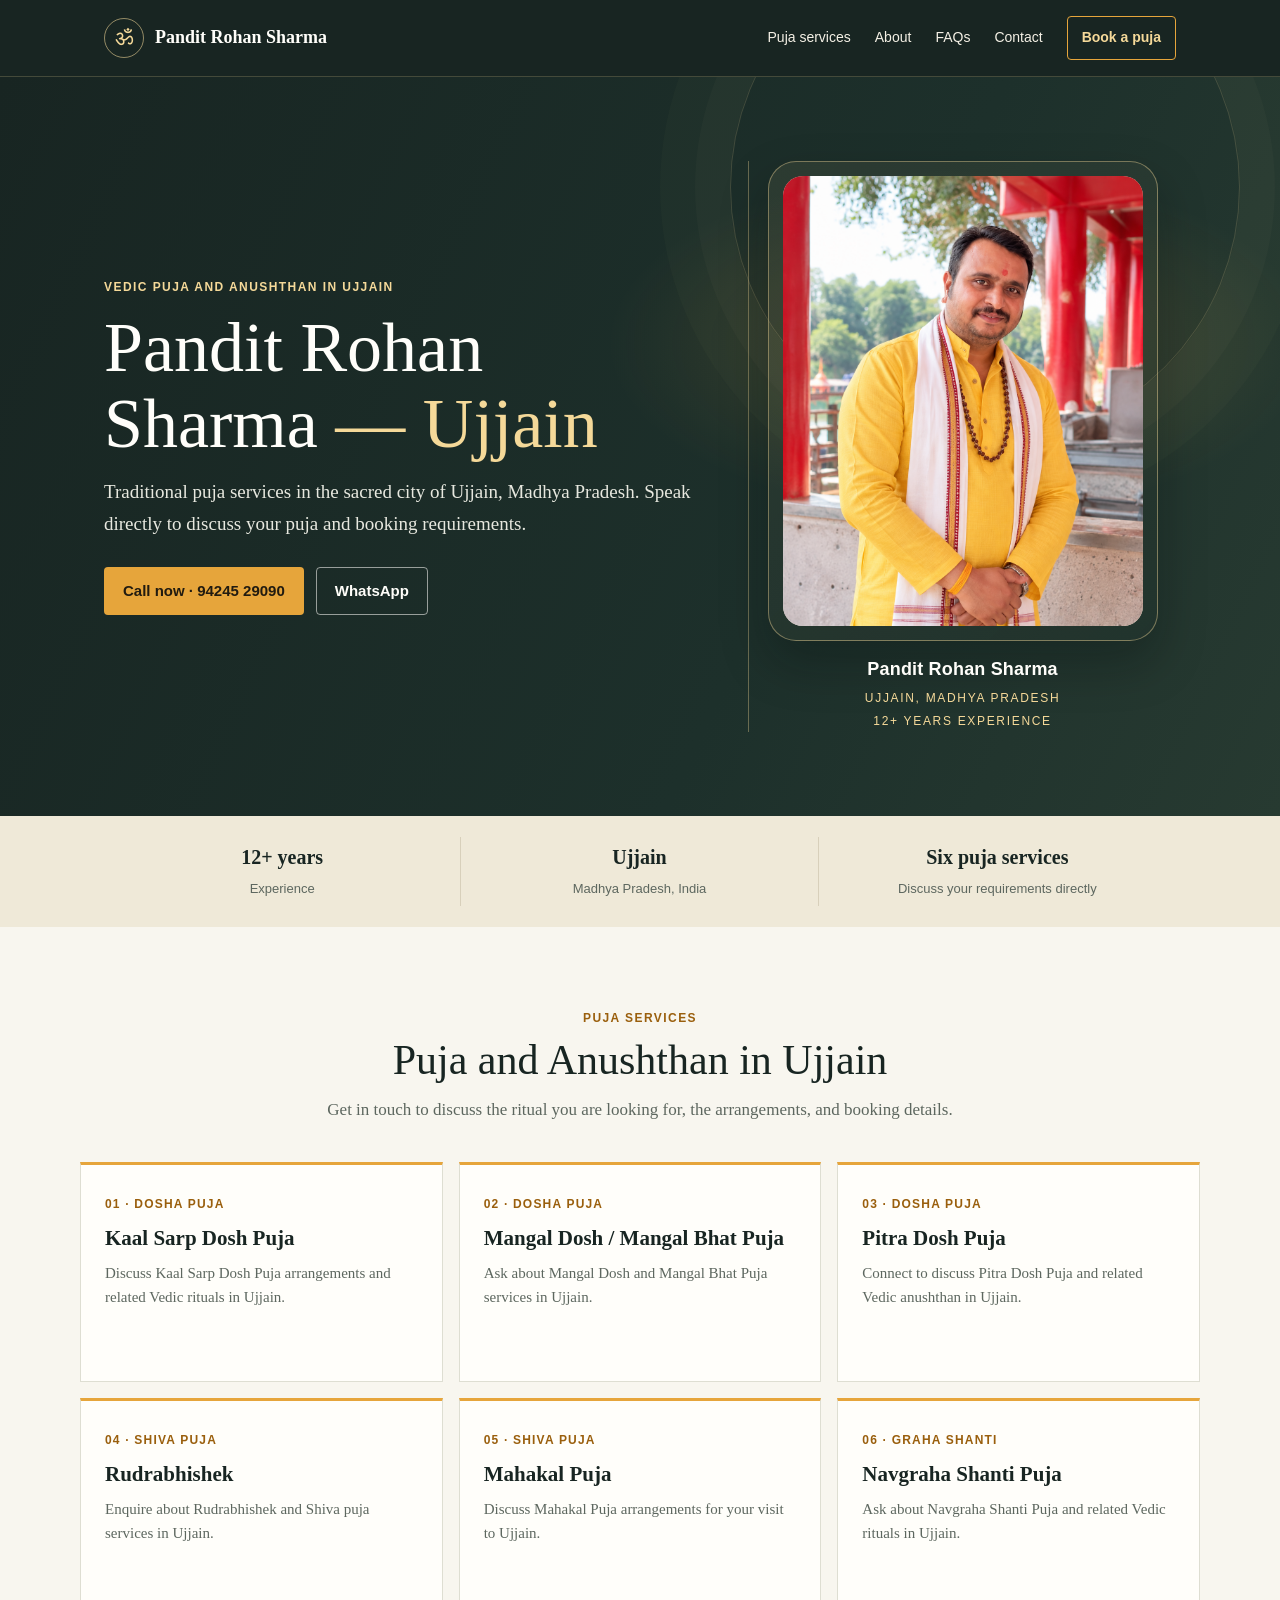
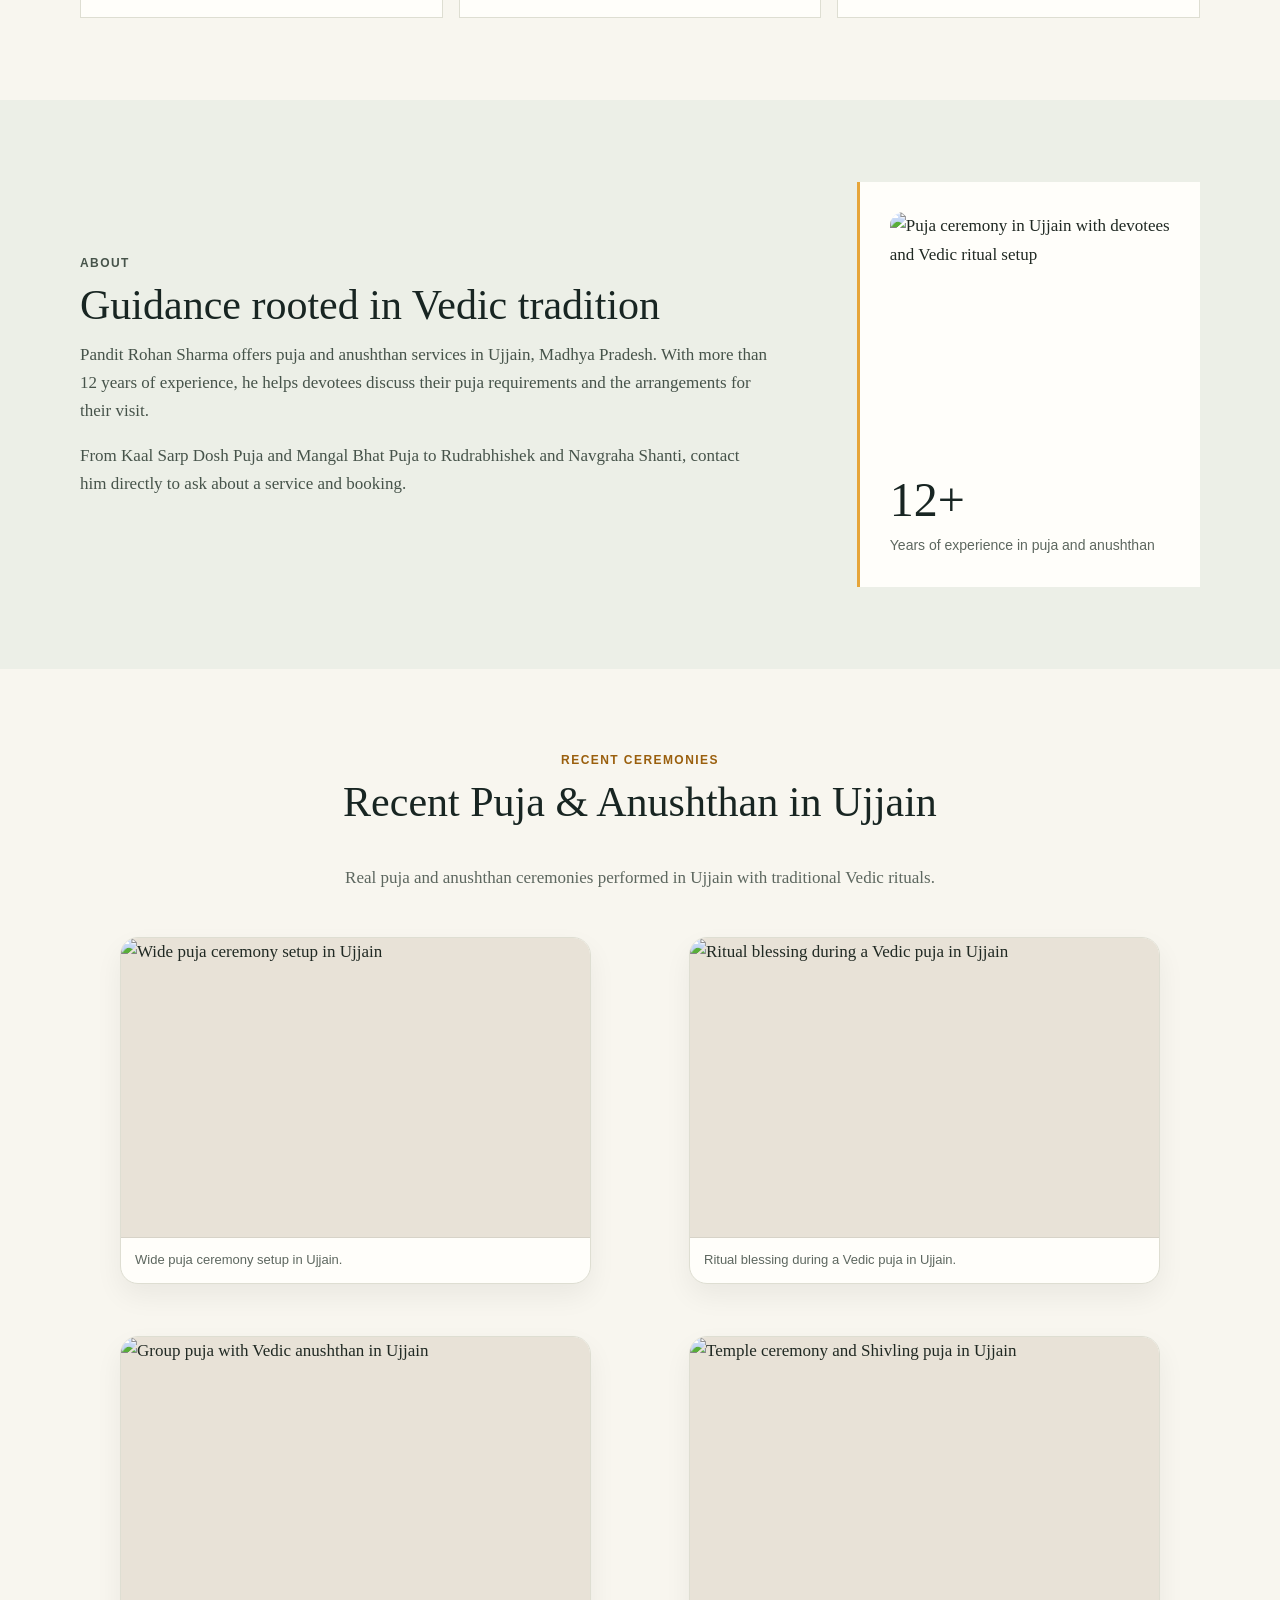
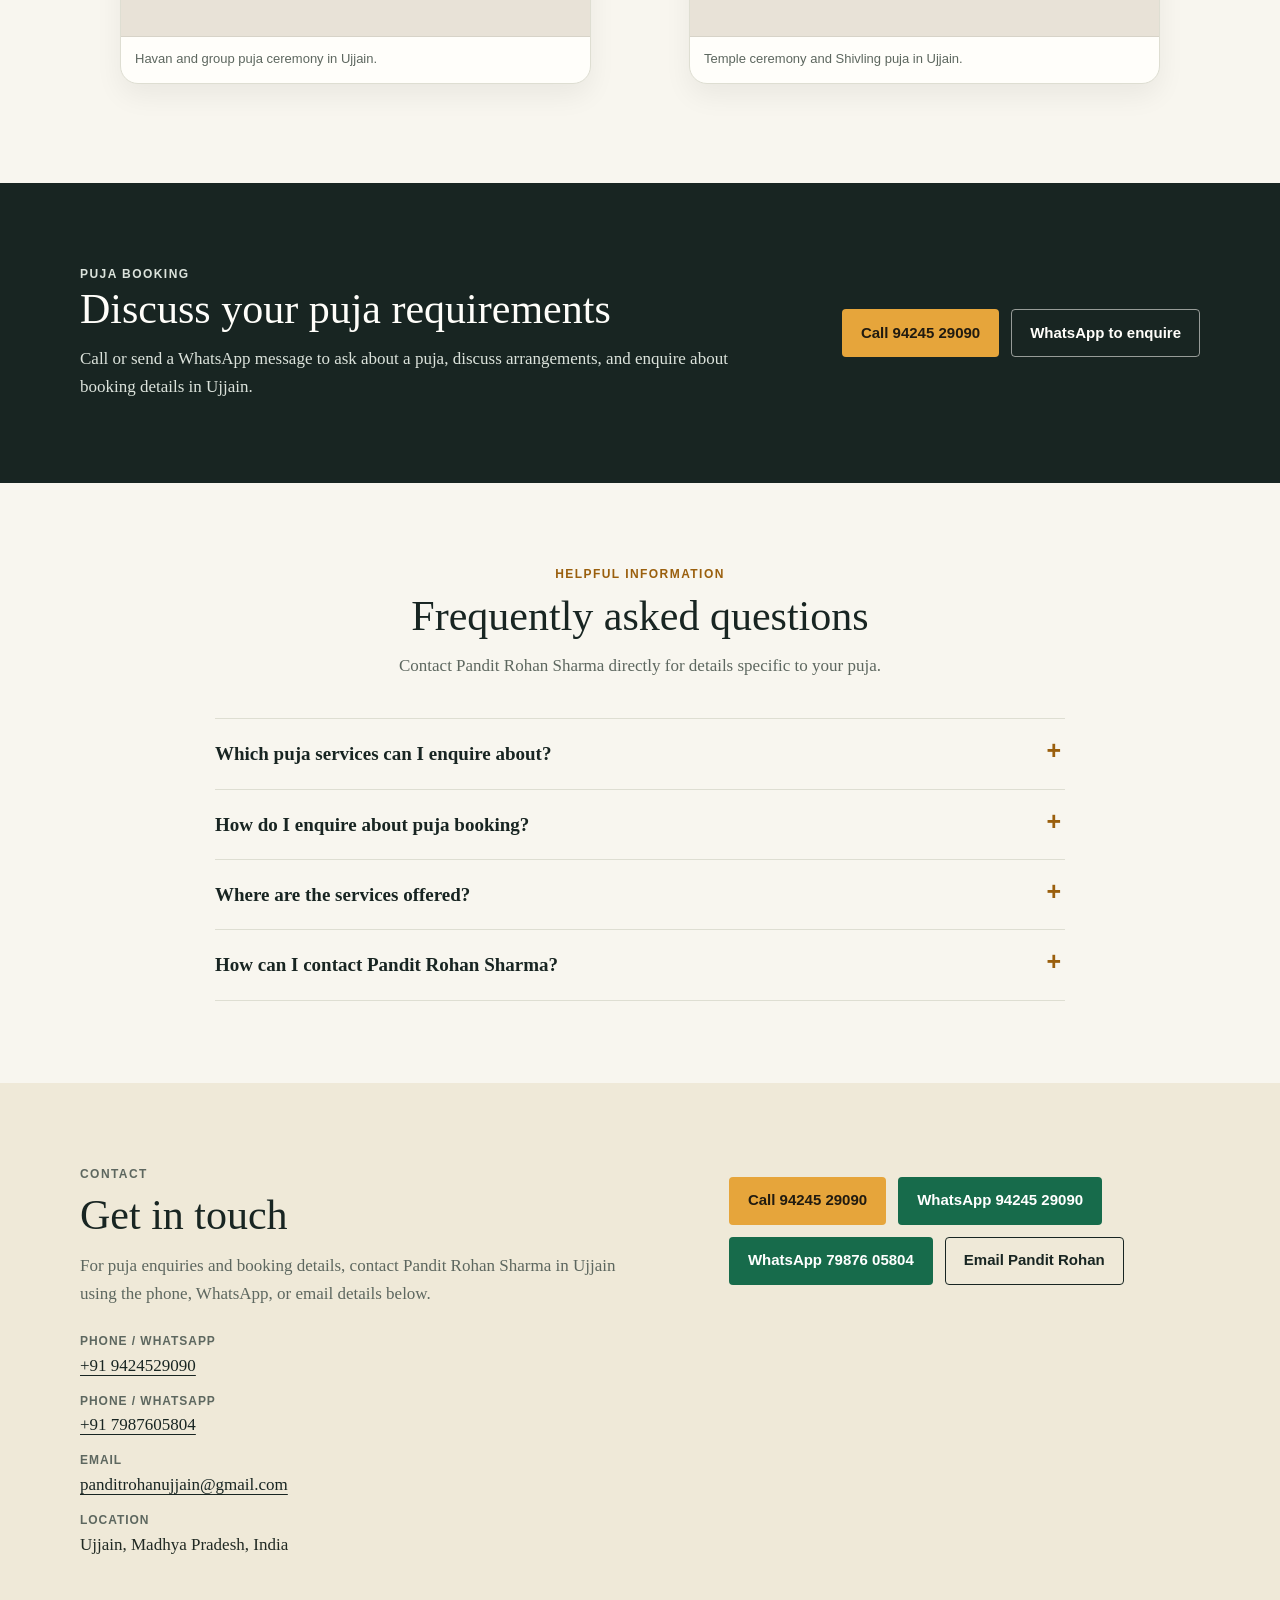
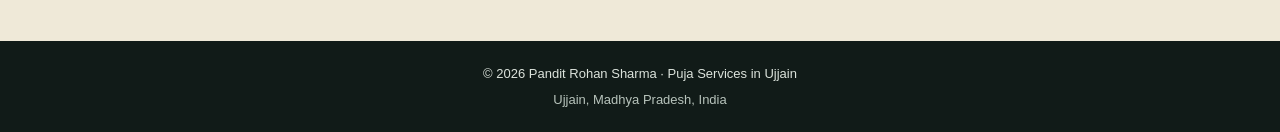
==== commit 4d4529e3: "Add recent Ujjain puja photo gallery" ====
--- a/index.html
+++ b/index.html
@@ -947,8 +947,37 @@
           <p>From Kaal Sarp Dosh Puja and Mangal Bhat Puja to Rudrabhishek and Navgraha Shanti, contact him directly to ask about a service and booking.</p>
         </div>
         <div class="experience-panel" aria-label="More than 12 years of experience">
+          <img src="20231022_125210 (1).jpg" alt="Puja ceremony in Ujjain with devotees and Vedic ritual setup" width="800" height="700" loading="lazy" style="display:block;width:100%;height:auto;border-radius:14px;margin-bottom:18px;object-fit:cover;">
           <strong>12+</strong>
           <span>Years of experience in puja and anushthan</span>
+        </div>
+      </div>
+    </section>
+
+    <section class="section gallery-section" aria-labelledby="gallery-title">
+      <div class="section-inner">
+        <div class="section-heading">
+          <p class="section-kicker">Recent ceremonies</p>
+          <h2 id="gallery-title">Recent Puja &amp; Anushthan in Ujjain</h2>
+        </div>
+        <p class="gallery-intro">Real puja and anushthan ceremonies performed in Ujjain with traditional Vedic rituals.</p>
+        <div class="photo-gallery">
+          <figure class="gallery-item">
+            <img src="20210112_151843 (1).jpg" alt="Wide puja ceremony setup in Ujjain" width="1200" height="900" loading="lazy">
+            <figcaption>Wide puja ceremony setup in Ujjain.</figcaption>
+          </figure>
+          <figure class="gallery-item">
+            <img src="20210112_151848 (1).jpg" alt="Ritual blessing during a Vedic puja in Ujjain" width="1200" height="900" loading="lazy">
+            <figcaption>Ritual blessing during a Vedic puja in Ujjain.</figcaption>
+          </figure>
+          <figure class="gallery-item">
+            <img src="20231022_125210 (1).jpg" alt="Group puja with Vedic anushthan in Ujjain" width="1200" height="900" loading="lazy">
+            <figcaption>Havan and group puja ceremony in Ujjain.</figcaption>
+          </figure>
+          <figure class="gallery-item">
+            <img src="20231022_131531 (1).jpg" alt="Temple ceremony and Shivling puja in Ujjain" width="1200" height="900" loading="lazy">
+            <figcaption>Temple ceremony and Shivling puja in Ujjain.</figcaption>
+          </figure>
         </div>
       </div>
     </section>
--- a/styles.css
+++ b/styles.css
@@ -517,6 +517,59 @@
   text-underline-offset: 3px;
 }
 
+.gallery-section {
+  padding-top: 0;
+}
+
+.gallery-intro {
+  max-width: 760px;
+  margin: 0 auto 28px;
+  color: var(--muted);
+  text-align: center;
+}
+
+.photo-gallery {
+  display: grid;
+  grid-template-columns: repeat(2, minmax(0, 1fr));
+  gap: 18px;
+}
+
+.gallery-item {
+  overflow: hidden;
+  border: 1px solid var(--line);
+  border-radius: 18px;
+  background: var(--white);
+  box-shadow: 0 12px 28px rgba(15, 19, 17, 0.06);
+}
+
+.gallery-item img {
+  display: block;
+  width: 100%;
+  height: 300px;
+  object-fit: cover;
+  border-bottom: 1px solid rgba(24, 37, 34, 0.08);
+  background: #e8e2d7;
+}
+
+.gallery-item figcaption {
+  padding: 12px 14px 14px;
+  color: var(--muted);
+  font-family: Arial, sans-serif;
+  font-size: 13px;
+  line-height: 1.5;
+}
+
+.service-gallery {
+  display: grid;
+  grid-template-columns: repeat(3, minmax(0, 1fr));
+  gap: 16px;
+  margin-top: 24px;
+}
+
+.service-gallery .gallery-item img {
+  height: 240px;
+}
+
 @media (max-width: 820px) {
   .header-inner {
     flex-wrap: wrap;
@@ -556,7 +609,9 @@
   }
 
   .services-grid,
-  .related-links {
+  .related-links,
+  .photo-gallery,
+  .service-gallery {
     grid-template-columns: repeat(2, minmax(0, 1fr));
   }
 
@@ -629,7 +684,9 @@
   }
 
   .services-grid,
-  .related-links {
+  .related-links,
+  .photo-gallery,
+  .service-gallery {
     grid-template-columns: 1fr;
   }
 
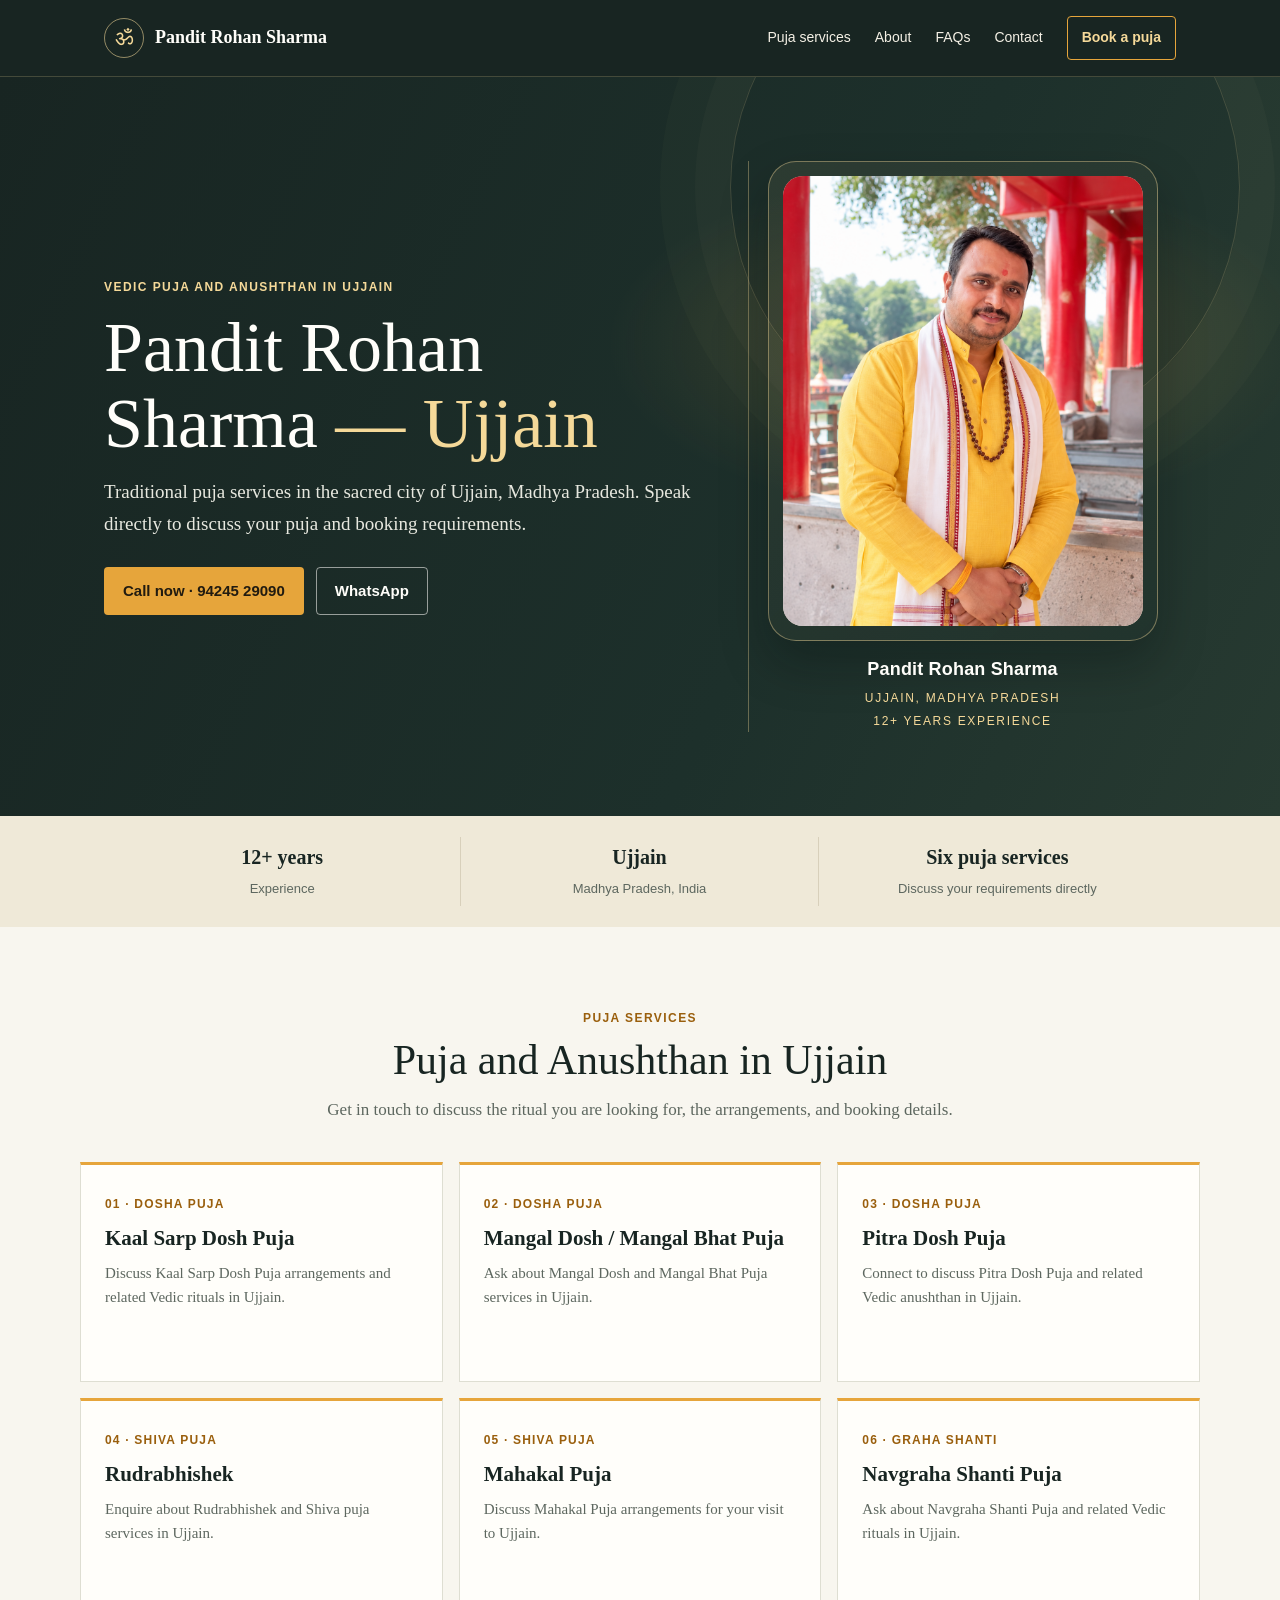
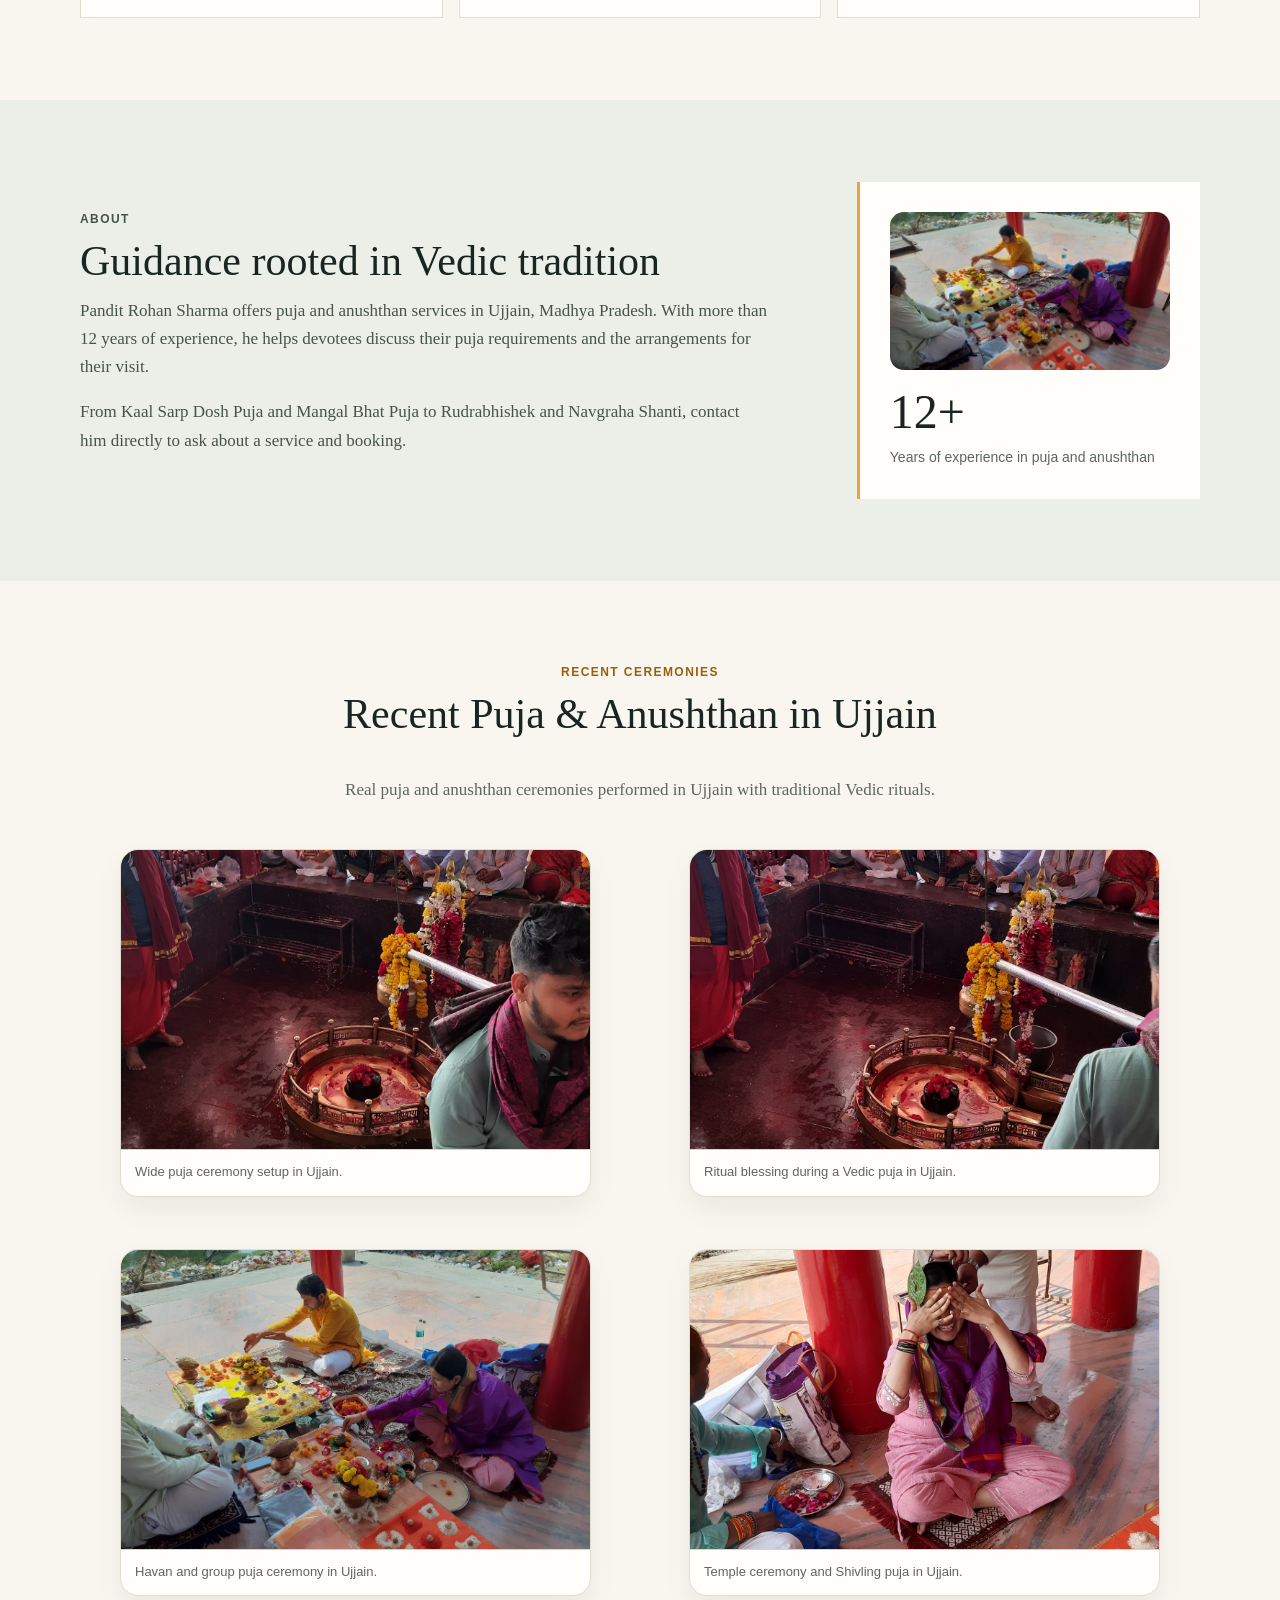
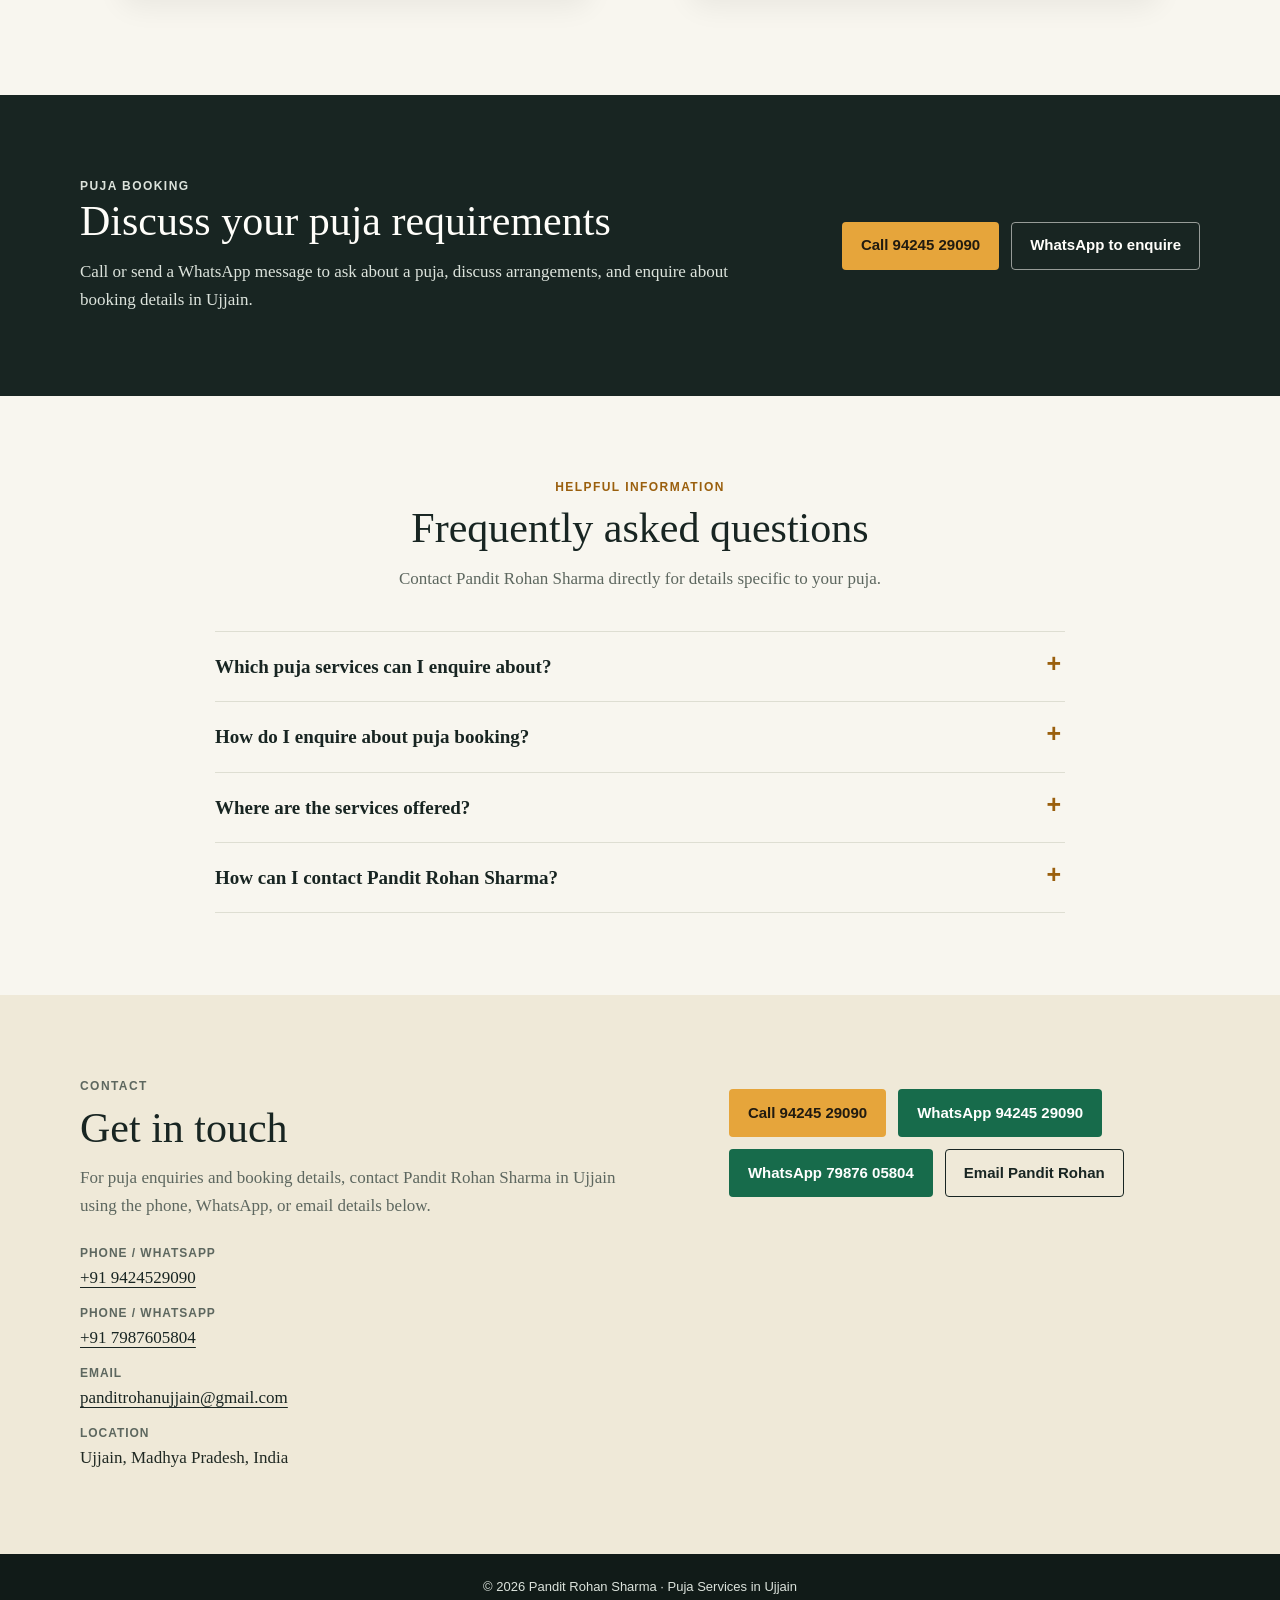
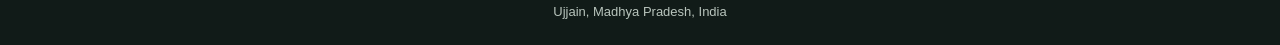
==== commit 3bb007e4: "Fix ceremony image paths" ====
--- a/index.html
+++ b/index.html
@@ -876,7 +876,7 @@
         <div class="hero-aside" aria-label="Pandit Rohan Sharma in Ujjain">
           <div class="profile-visual">
             <div class="profile-frame">
-              <img class="profile-image" src="ChatGPT Image Sep 27, 2026, 02_04_03 PM.png" alt="Pandit Rohan Sharma in Ujjain - Vedic Puja and Anushthan Services">
+              <img class="profile-image" src="profile-main.png" alt="Pandit Rohan Sharma in Ujjain - Vedic Puja and Anushthan Services">
             </div>
             <div class="profile-meta">
               <strong>Pandit Rohan Sharma</strong>
@@ -947,7 +947,7 @@
           <p>From Kaal Sarp Dosh Puja and Mangal Bhat Puja to Rudrabhishek and Navgraha Shanti, contact him directly to ask about a service and booking.</p>
         </div>
         <div class="experience-panel" aria-label="More than 12 years of experience">
-          <img src="20231022_125210 (1).jpg" alt="Puja ceremony in Ujjain with devotees and Vedic ritual setup" width="800" height="700" loading="lazy" style="display:block;width:100%;height:auto;border-radius:14px;margin-bottom:18px;object-fit:cover;">
+          <img src="gallery-havan-1.jpg" alt="Puja ceremony in Ujjain with devotees and Vedic ritual setup" width="800" height="700" loading="lazy" style="display:block;width:100%;height:auto;border-radius:14px;margin-bottom:18px;object-fit:cover;">
           <strong>12+</strong>
           <span>Years of experience in puja and anushthan</span>
         </div>
@@ -963,19 +963,19 @@
         <p class="gallery-intro">Real puja and anushthan ceremonies performed in Ujjain with traditional Vedic rituals.</p>
         <div class="photo-gallery">
           <figure class="gallery-item">
-            <img src="20210112_151843 (1).jpg" alt="Wide puja ceremony setup in Ujjain" width="1200" height="900" loading="lazy">
+            <img src="gallery-wide-1.jpg" alt="Wide puja ceremony setup in Ujjain" width="1200" height="900" loading="lazy">
             <figcaption>Wide puja ceremony setup in Ujjain.</figcaption>
           </figure>
           <figure class="gallery-item">
-            <img src="20210112_151848 (1).jpg" alt="Ritual blessing during a Vedic puja in Ujjain" width="1200" height="900" loading="lazy">
+            <img src="gallery-blessing-1.jpg" alt="Ritual blessing during a Vedic puja in Ujjain" width="1200" height="900" loading="lazy">
             <figcaption>Ritual blessing during a Vedic puja in Ujjain.</figcaption>
           </figure>
           <figure class="gallery-item">
-            <img src="20231022_125210 (1).jpg" alt="Group puja with Vedic anushthan in Ujjain" width="1200" height="900" loading="lazy">
+            <img src="gallery-havan-1.jpg" alt="Group puja with Vedic anushthan in Ujjain" width="1200" height="900" loading="lazy">
             <figcaption>Havan and group puja ceremony in Ujjain.</figcaption>
           </figure>
           <figure class="gallery-item">
-            <img src="20231022_131531 (1).jpg" alt="Temple ceremony and Shivling puja in Ujjain" width="1200" height="900" loading="lazy">
+            <img src="gallery-temple-1.jpg" alt="Temple ceremony and Shivling puja in Ujjain" width="1200" height="900" loading="lazy">
             <figcaption>Temple ceremony and Shivling puja in Ujjain.</figcaption>
           </figure>
         </div>
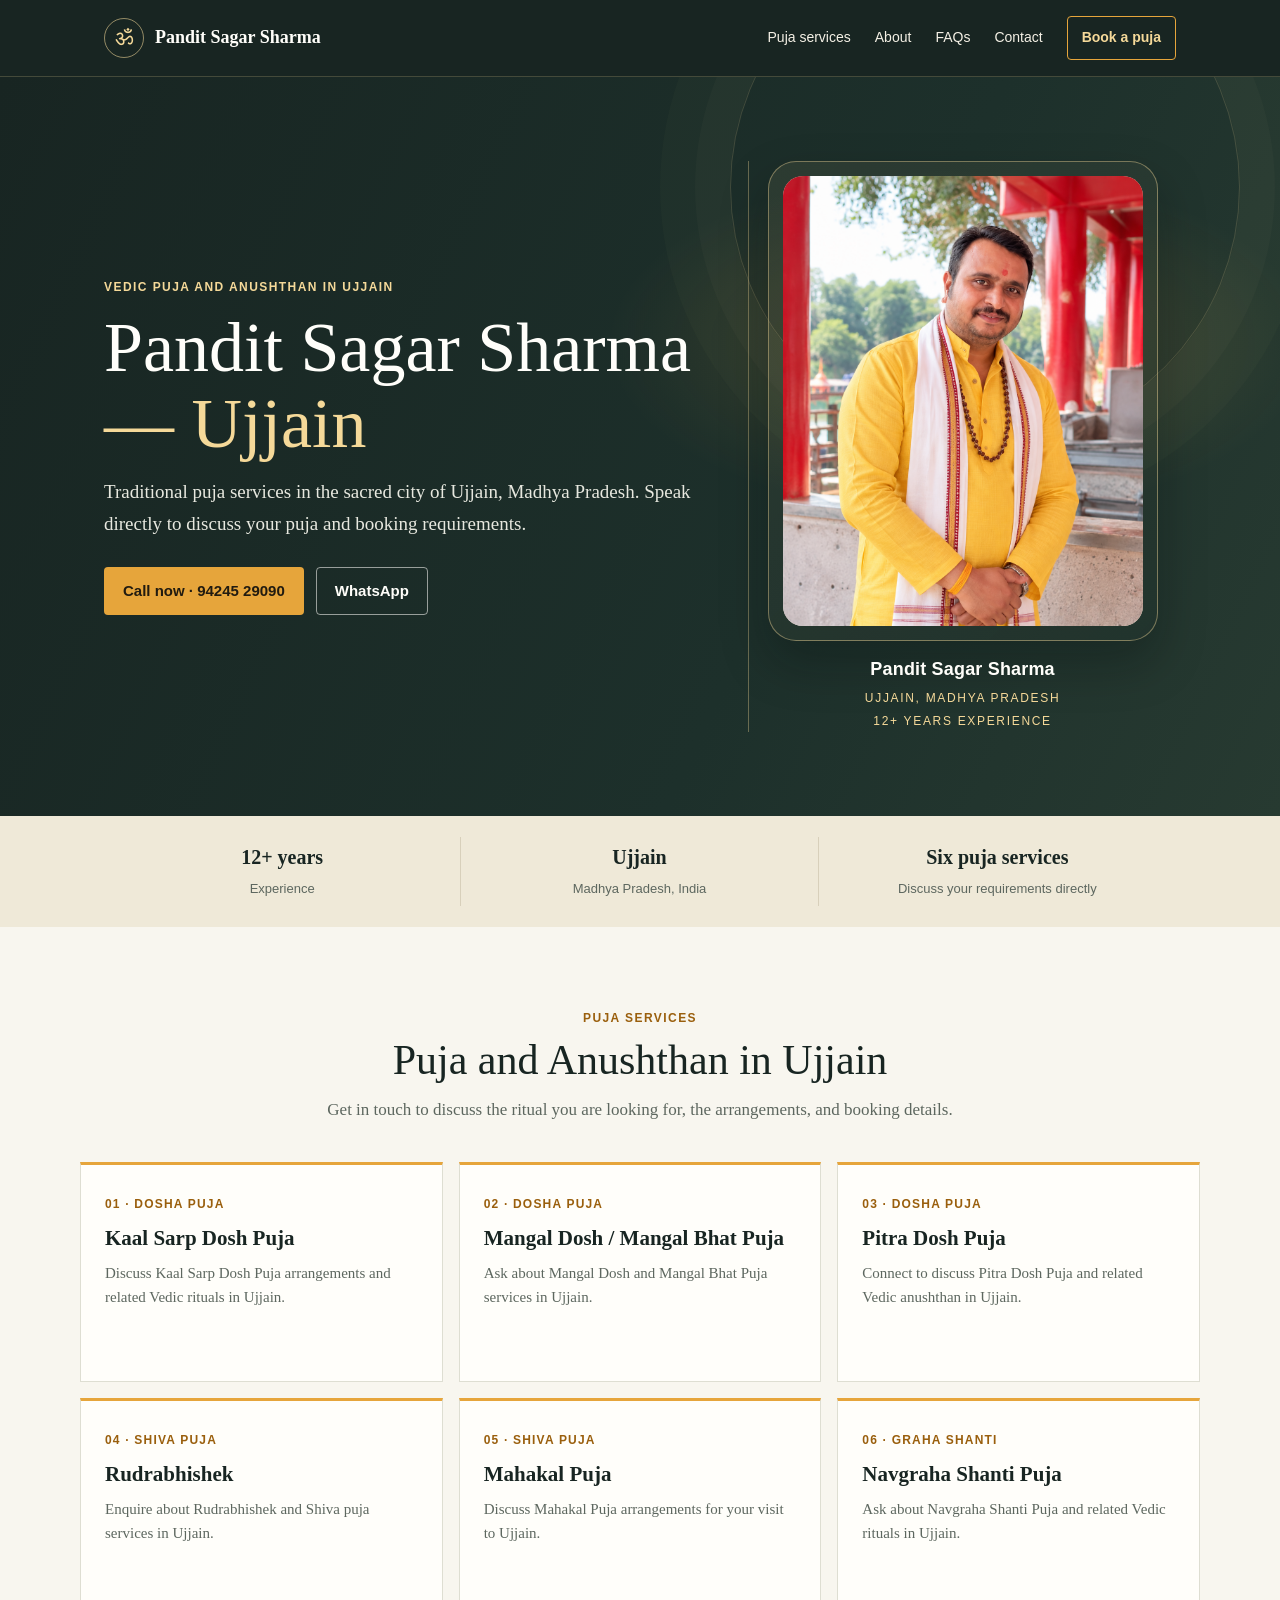
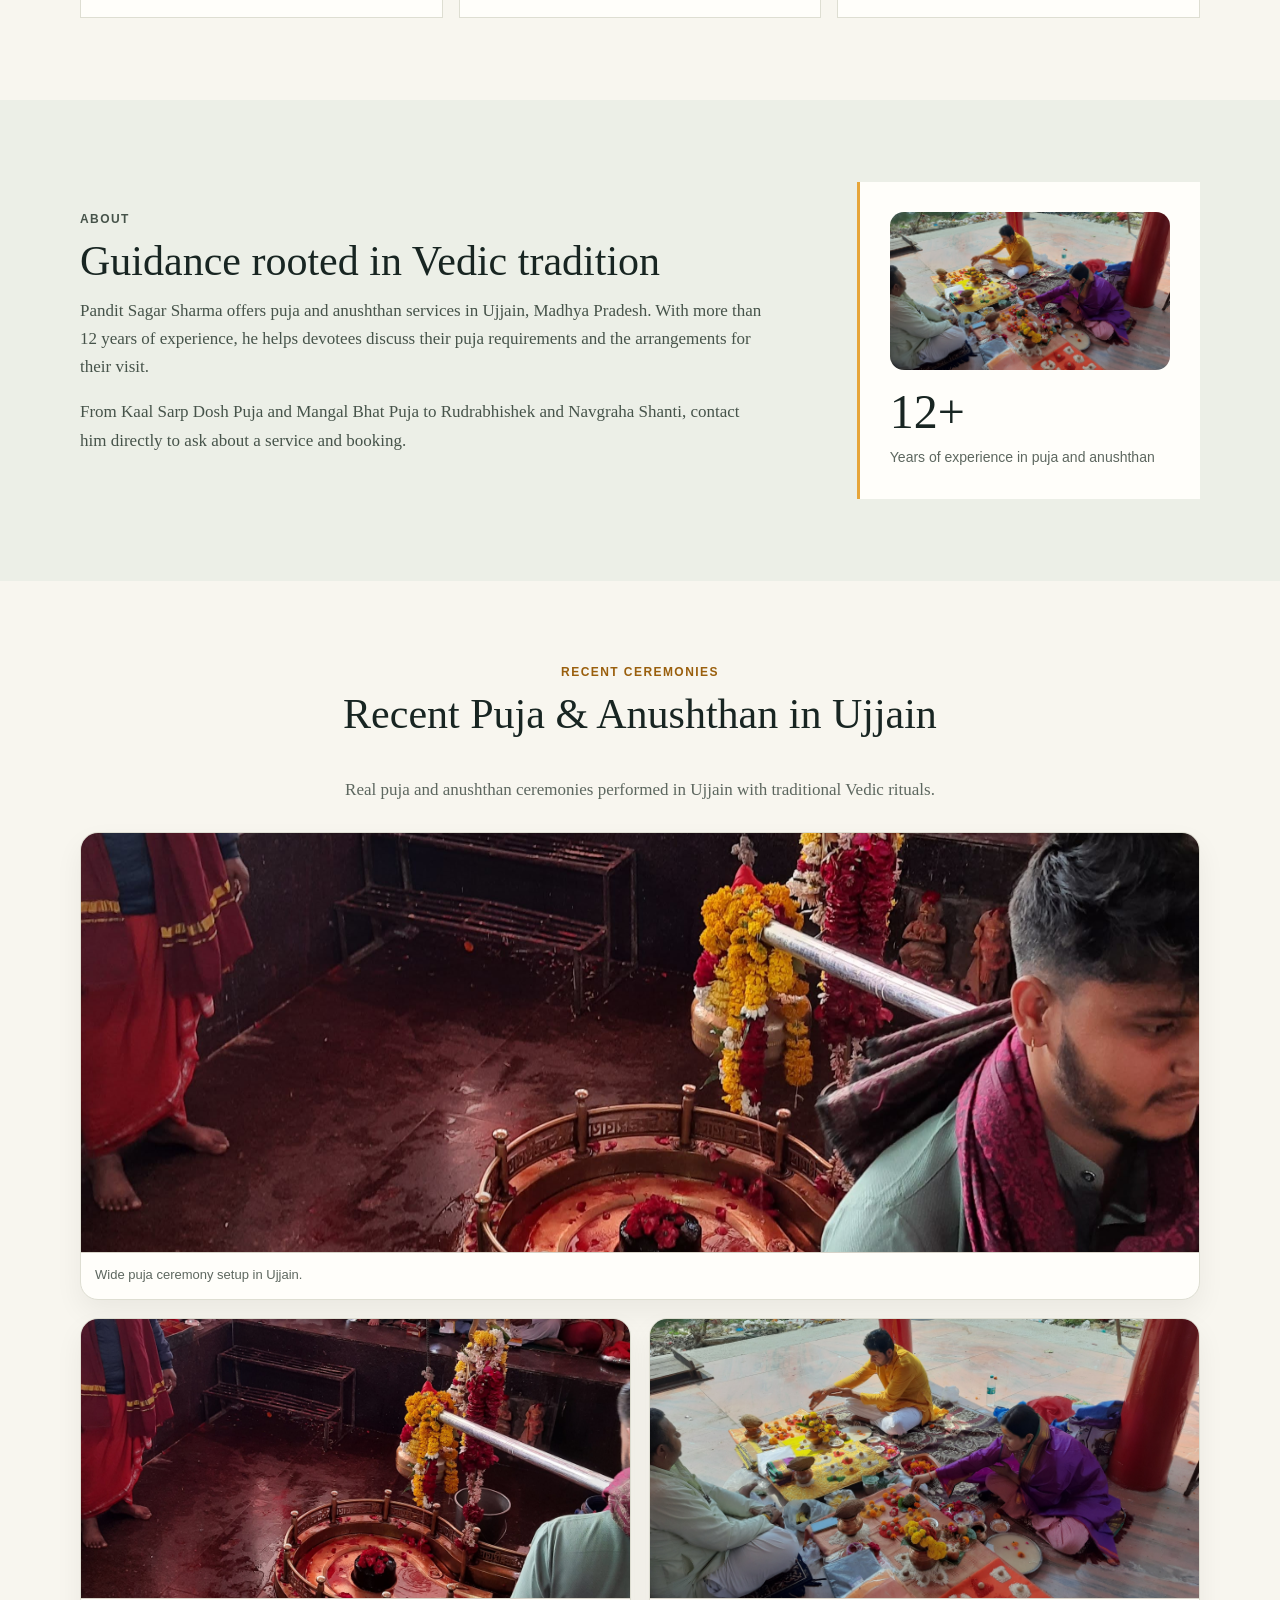
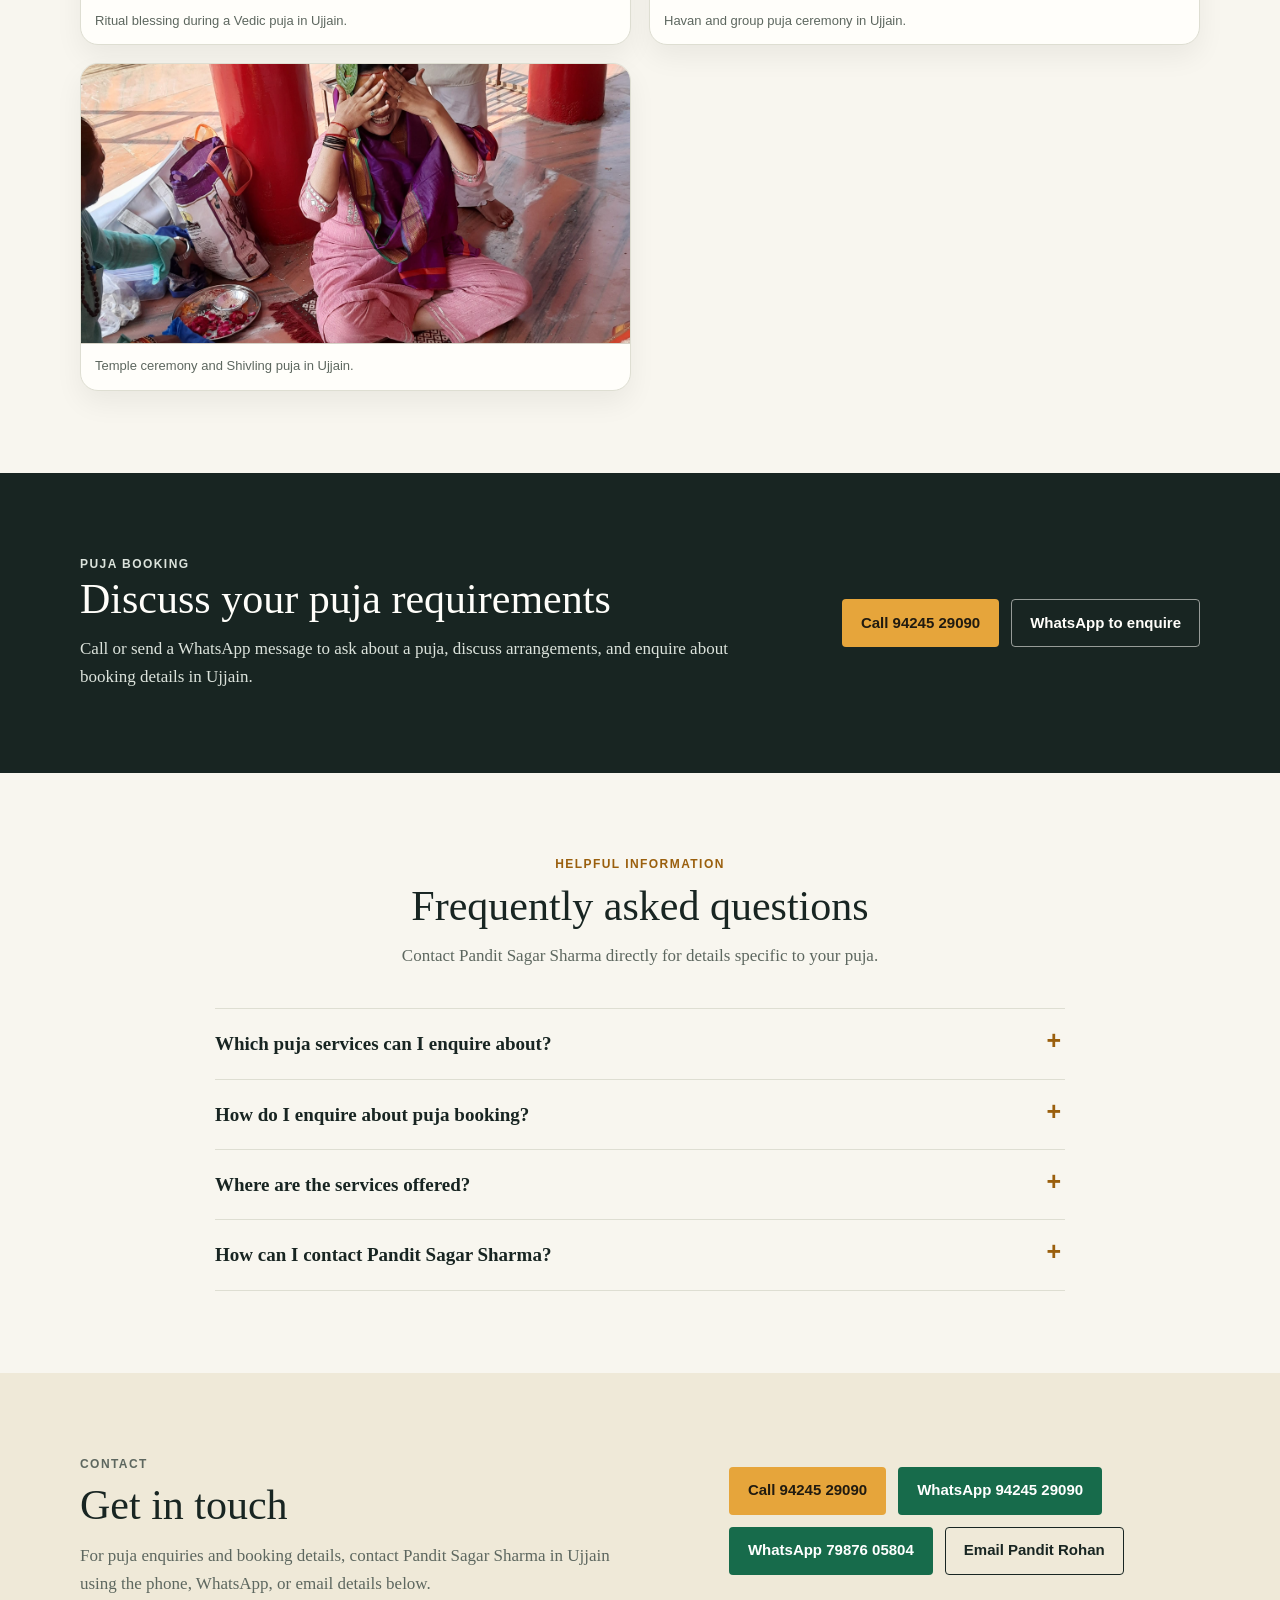
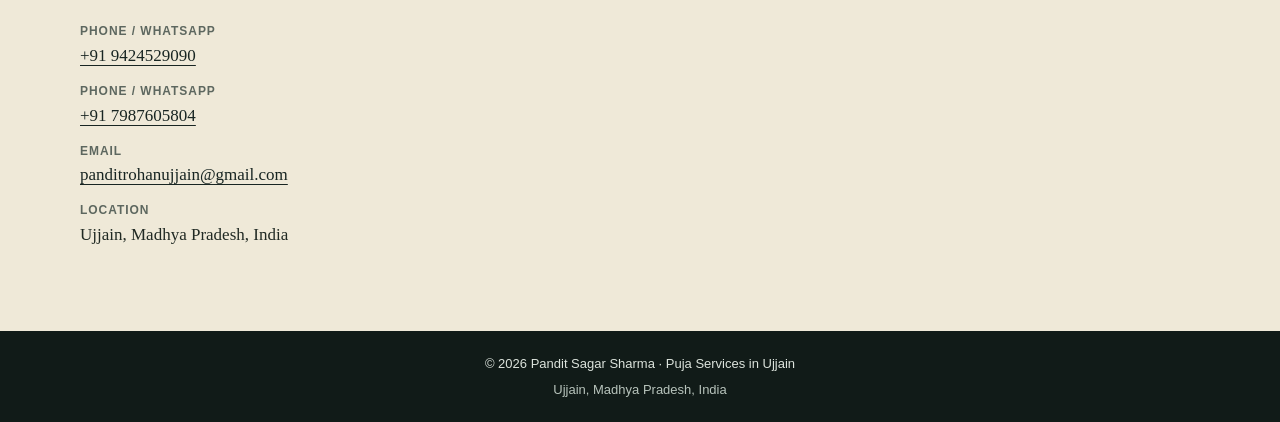
==== commit f66bc26e: "Update branding to Pandit Sagar Sharma" ====
--- a/index.html
+++ b/index.html
@@ -4,21 +4,21 @@
   <meta charset="utf-8">
   <meta name="viewport" content="width=device-width, initial-scale=1">
   <meta name="theme-color" content="#182522">
-  <meta name="description" content="Contact Pandit Rohan Sharma in Ujjain for Kaal Sarp Dosh, Mangal Bhat, Pitra Dosh, Rudrabhishek, Mahakal and Navgraha Shanti puja. 12+ years of experience.">
+  <meta name="description" content="Contact Pandit Sagar Sharma in Ujjain for Kaal Sarp Dosh, Mangal Bhat, Pitra Dosh, Rudrabhishek, Mahakal and Navgraha Shanti puja. 12+ years of experience.">
   <meta name="robots" content="index, follow">
   <link rel="canonical" href="https://panditrohanujjain-tech.github.io/">
   <meta property="og:type" content="website">
   <meta property="og:locale" content="en_IN">
-  <meta property="og:title" content="Pandit Rohan Sharma | Puja Services in Ujjain">
-  <meta property="og:description" content="Vedic puja and anushthan services in Ujjain, Madhya Pradesh. Contact Pandit Rohan Sharma, with 12+ years of experience, to discuss puja booking.">
+  <meta property="og:title" content="Pandit Sagar Sharma | Puja Services in Ujjain">
+  <meta property="og:description" content="Vedic puja and anushthan services in Ujjain, Madhya Pradesh. Contact Pandit Sagar Sharma, with 12+ years of experience, to discuss puja booking.">
   <meta property="og:url" content="https://panditrohanujjain-tech.github.io/">
   <meta name="twitter:card" content="summary">
-  <title>Pandit Rohan Sharma | Puja Services in Ujjain</title>
+  <title>Pandit Sagar Sharma | Puja Services in Ujjain</title>
   <script type="application/ld+json">
   {
     "@context": "https://schema.org",
     "@type": "LocalBusiness",
-    "name": "Pandit Rohan Sharma",
+    "name": "Pandit Sagar Sharma",
     "url": "https://panditrohanujjain-tech.github.io/",
     "email": "panditrohanujjain@gmail.com",
     "telephone": ["+91 9424529090", "+91 7987605804"],
@@ -847,9 +847,9 @@
 
   <header class="site-header">
     <div class="header-inner">
-      <a class="brand" href="#home" aria-label="Pandit Rohan Sharma, home">
+      <a class="brand" href="#home" aria-label="Pandit Sagar Sharma, home">
         <span class="brand-mark" aria-hidden="true">ॐ</span>
-        <span>Pandit Rohan Sharma</span>
+        <span>Pandit Sagar Sharma</span>
       </a>
       <nav class="nav-links" aria-label="Main navigation">
         <a href="#services">Puja services</a>
@@ -866,20 +866,20 @@
       <div class="hero-inner">
         <div>
           <p class="eyebrow">Vedic puja and anushthan in Ujjain</p>
-          <h1 id="hero-title">Pandit Rohan Sharma <span>— Ujjain</span></h1>
+          <h1 id="hero-title">Pandit Sagar Sharma <span>— Ujjain</span></h1>
           <p class="hero-lede">Traditional puja services in the sacred city of Ujjain, Madhya Pradesh. Speak directly to discuss your puja and booking requirements.</p>
           <div class="hero-actions">
             <a class="button button-primary" href="tel:+919424529090">Call now · 94245 29090</a>
-            <a class="button button-outline" href="https://wa.me/919424529090" target="_blank" rel="noopener noreferrer" aria-label="Message Pandit Rohan Sharma on WhatsApp at 94245 29090">WhatsApp</a>
+            <a class="button button-outline" href="https://wa.me/919424529090" target="_blank" rel="noopener noreferrer" aria-label="Message Pandit Sagar Sharma on WhatsApp at 94245 29090">WhatsApp</a>
           </div>
         </div>
-        <div class="hero-aside" aria-label="Pandit Rohan Sharma in Ujjain">
+        <div class="hero-aside" aria-label="Pandit Sagar Sharma in Ujjain">
           <div class="profile-visual">
             <div class="profile-frame">
-              <img class="profile-image" src="profile-main.png" alt="Pandit Rohan Sharma in Ujjain - Vedic Puja and Anushthan Services">
+              <img class="profile-image" src="profile-main.png" alt="Pandit Sagar Sharma in Ujjain - Vedic Puja and Anushthan Services">
             </div>
             <div class="profile-meta">
-              <strong>Pandit Rohan Sharma</strong>
+              <strong>Pandit Sagar Sharma</strong>
               <span>Ujjain, Madhya Pradesh</span>
               <span>12+ Years Experience</span>
             </div>
@@ -943,7 +943,7 @@
         <div class="about-copy">
           <p class="section-kicker">About</p>
           <h2 id="about-title">Guidance rooted in Vedic tradition</h2>
-          <p>Pandit Rohan Sharma offers puja and anushthan services in Ujjain, Madhya Pradesh. With more than 12 years of experience, he helps devotees discuss their puja requirements and the arrangements for their visit.</p>
+          <p>Pandit Sagar Sharma offers puja and anushthan services in Ujjain, Madhya Pradesh. With more than 12 years of experience, he helps devotees discuss their puja requirements and the arrangements for their visit.</p>
           <p>From Kaal Sarp Dosh Puja and Mangal Bhat Puja to Rudrabhishek and Navgraha Shanti, contact him directly to ask about a service and booking.</p>
         </div>
         <div class="experience-panel" aria-label="More than 12 years of experience">
@@ -1001,7 +1001,7 @@
         <div class="section-heading">
           <p class="section-kicker">Helpful information</p>
           <h2 id="faq-title">Frequently asked questions</h2>
-          <p>Contact Pandit Rohan Sharma directly for details specific to your puja.</p>
+          <p>Contact Pandit Sagar Sharma directly for details specific to your puja.</p>
         </div>
         <div class="faq-list">
           <details>
@@ -1014,10 +1014,10 @@
           </details>
           <details>
             <summary>Where are the services offered?</summary>
-            <p>Pandit Rohan Sharma is based in Ujjain, Madhya Pradesh, India. Contact him directly to discuss your requirements in Ujjain.</p>
+            <p>Pandit Sagar Sharma is based in Ujjain, Madhya Pradesh, India. Contact him directly to discuss your requirements in Ujjain.</p>
           </details>
           <details>
-            <summary>How can I contact Pandit Rohan Sharma?</summary>
+            <summary>How can I contact Pandit Sagar Sharma?</summary>
             <p>Call or WhatsApp +91 9424529090 or +91 7987605804, or email panditrohanujjain@gmail.com.</p>
           </details>
         </div>
@@ -1029,7 +1029,7 @@
         <div class="contact-copy">
           <p class="section-kicker">Contact</p>
           <h2 id="contact-title">Get in touch</h2>
-          <p>For puja enquiries and booking details, contact Pandit Rohan Sharma in Ujjain using the phone, WhatsApp, or email details below.</p>
+          <p>For puja enquiries and booking details, contact Pandit Sagar Sharma in Ujjain using the phone, WhatsApp, or email details below.</p>
           <ul class="contact-details">
             <li><span class="contact-label">Phone / WhatsApp</span><a href="tel:+919424529090">+91 9424529090</a></li>
             <li><span class="contact-label">Phone / WhatsApp</span><a href="tel:+917987605804">+91 7987605804</a></li>
@@ -1048,7 +1048,7 @@
   </main>
 
   <footer class="site-footer">
-    <p>© 2026 Pandit Rohan Sharma · Puja Services in Ujjain</p>
+    <p>© 2026 Pandit Sagar Sharma · Puja Services in Ujjain</p>
     <p>Ujjain, Madhya Pradesh, India</p>
   </footer>
 </body>
--- a/styles.css
+++ b/styles.css
@@ -532,20 +532,30 @@
   display: grid;
   grid-template-columns: repeat(2, minmax(0, 1fr));
   gap: 18px;
+  align-items: stretch;
 }
 
 .gallery-item {
   overflow: hidden;
+  margin: 0;
   border: 1px solid var(--line);
   border-radius: 18px;
   background: var(--white);
   box-shadow: 0 12px 28px rgba(15, 19, 17, 0.06);
 }
 
+.gallery-item:first-child {
+  grid-column: 1 / -1;
+}
+
+.gallery-item:first-child img {
+  height: 420px;
+}
+
 .gallery-item img {
   display: block;
   width: 100%;
-  height: 300px;
+  height: 280px;
   object-fit: cover;
   border-bottom: 1px solid rgba(24, 37, 34, 0.08);
   background: #e8e2d7;
@@ -615,6 +625,10 @@
     grid-template-columns: repeat(2, minmax(0, 1fr));
   }
 
+  .gallery-item:first-child img {
+    height: 340px;
+  }
+
   .service-page .hero-inner {
     grid-template-columns: 1fr;
     gap: 42px;
@@ -690,6 +704,11 @@
     grid-template-columns: 1fr;
   }
 
+  .gallery-item:first-child img,
+  .gallery-item img {
+    height: 240px;
+  }
+
   .service-page .hero-inner {
     padding: 56px 20px 46px;
   }
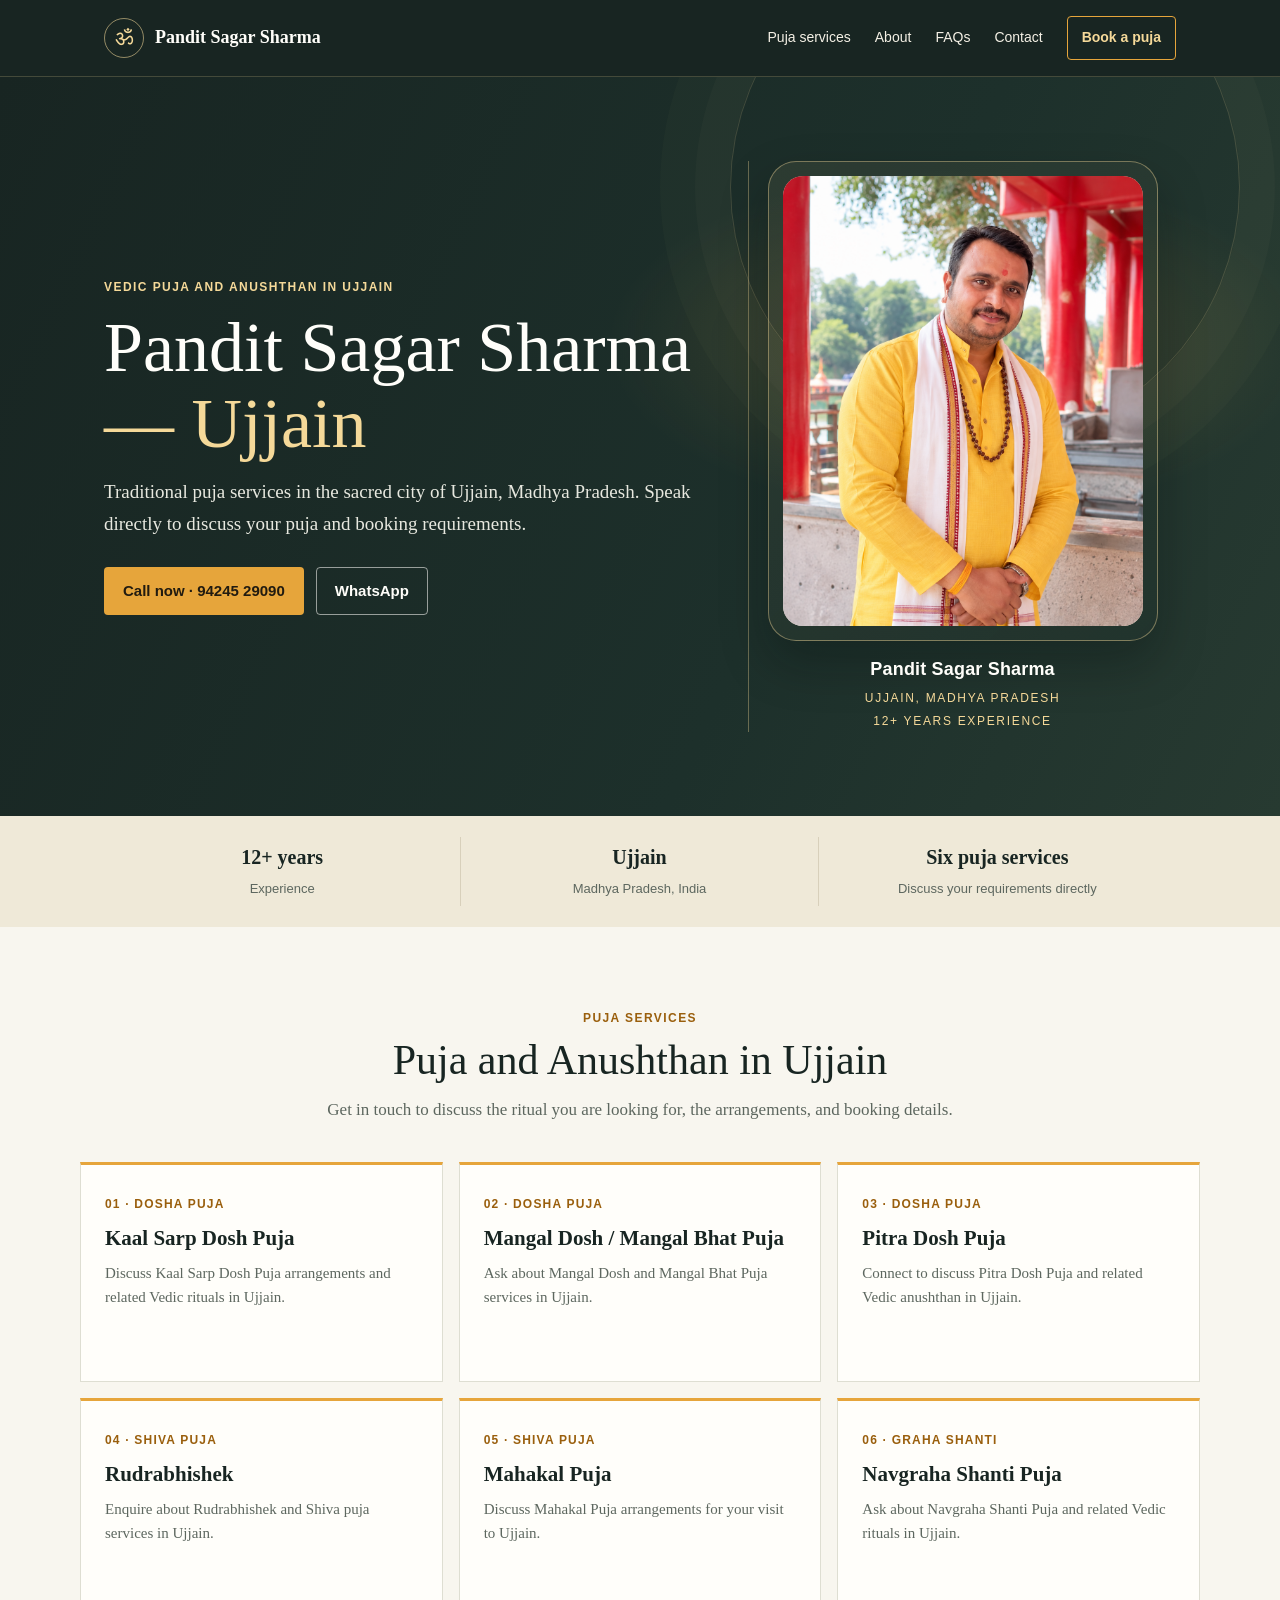
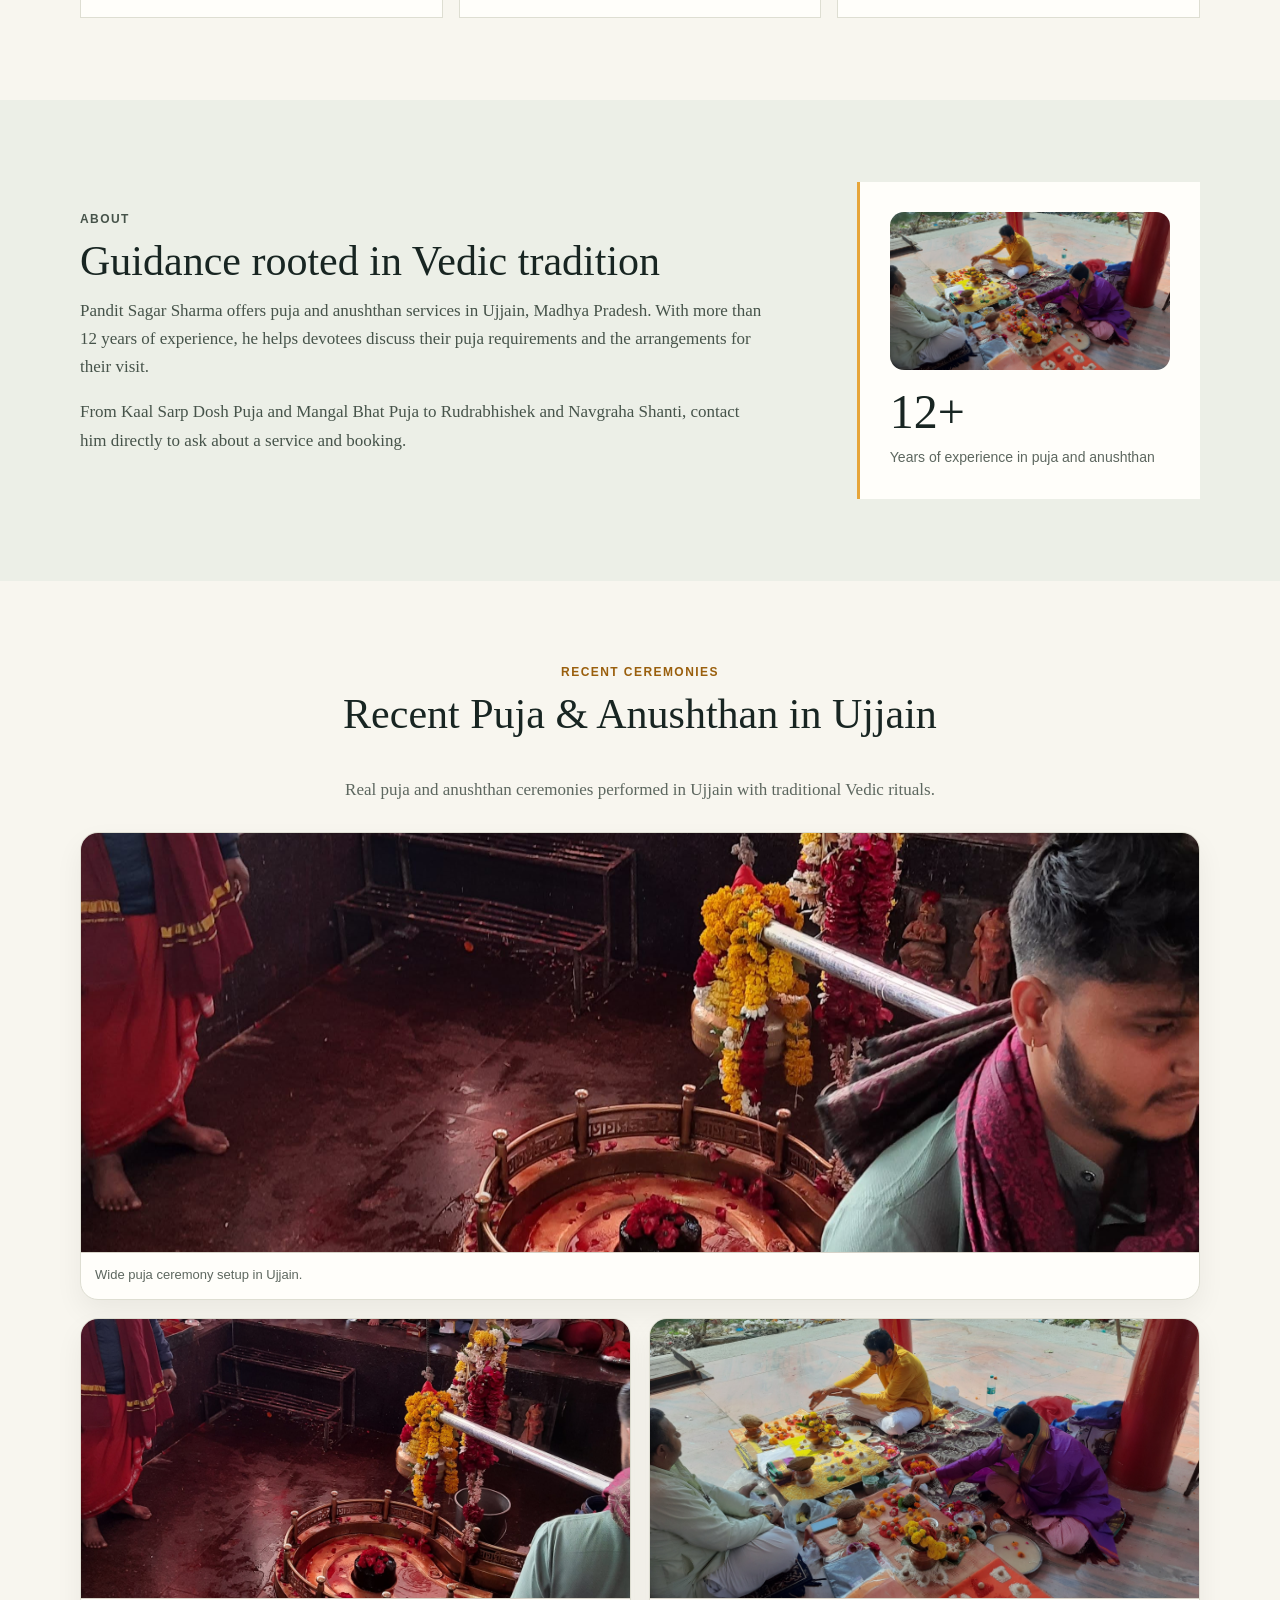
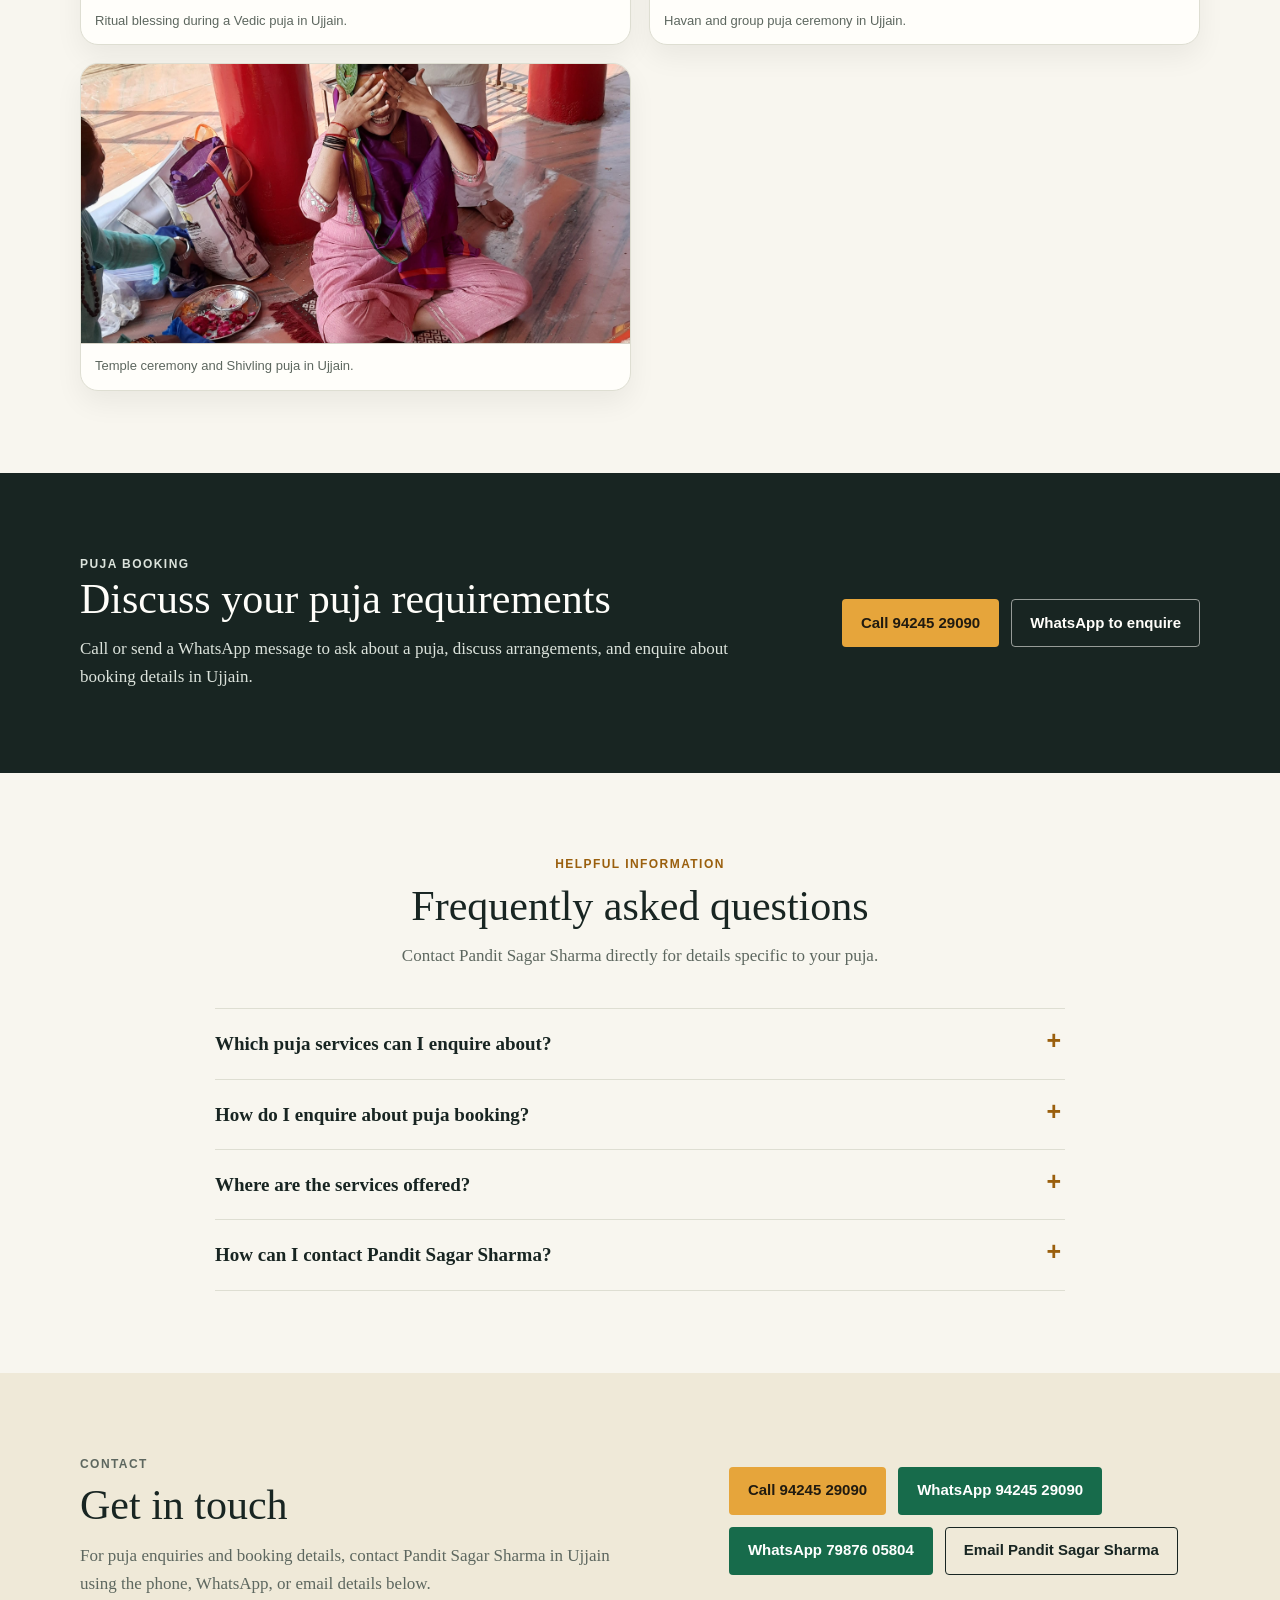
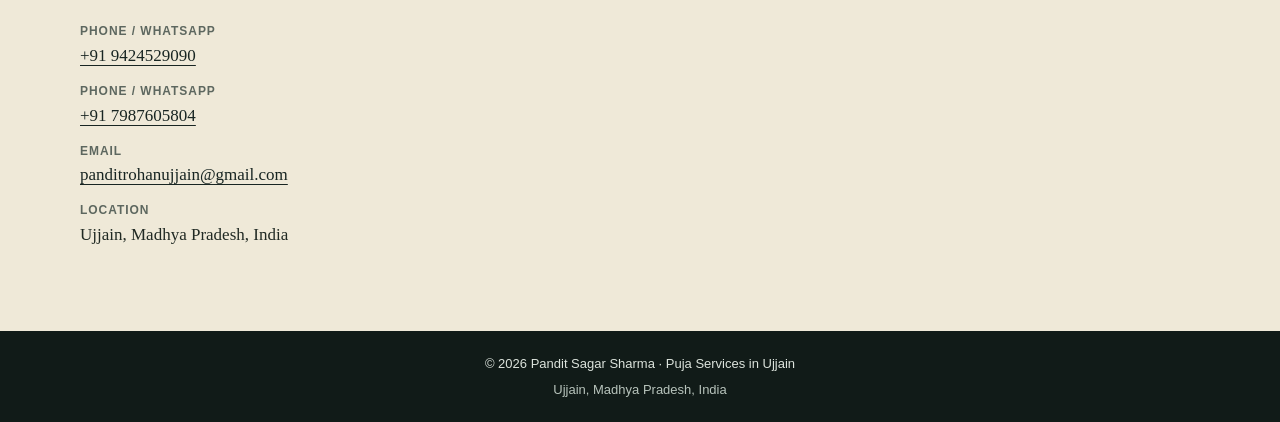
==== commit e43539c2: "Update homepage email name" ====
--- a/index.html
+++ b/index.html
@@ -1041,7 +1041,7 @@
           <a class="button button-primary" href="tel:+919424529090">Call 94245 29090</a>
           <a class="button button-whatsapp" href="https://wa.me/919424529090" target="_blank" rel="noopener noreferrer">WhatsApp 94245 29090</a>
           <a class="button button-whatsapp" href="https://wa.me/917987605804" target="_blank" rel="noopener noreferrer">WhatsApp 79876 05804</a>
-          <a class="button button-outline" style="border-color: var(--forest); color: var(--forest);" href="mailto:panditrohanujjain@gmail.com">Email Pandit Rohan</a>
+          <a class="button button-outline" style="border-color: var(--forest); color: var(--forest);" href="mailto:panditrohanujjain@gmail.com">Email Pandit Sagar Sharma</a>
         </div>
       </div>
     </section>
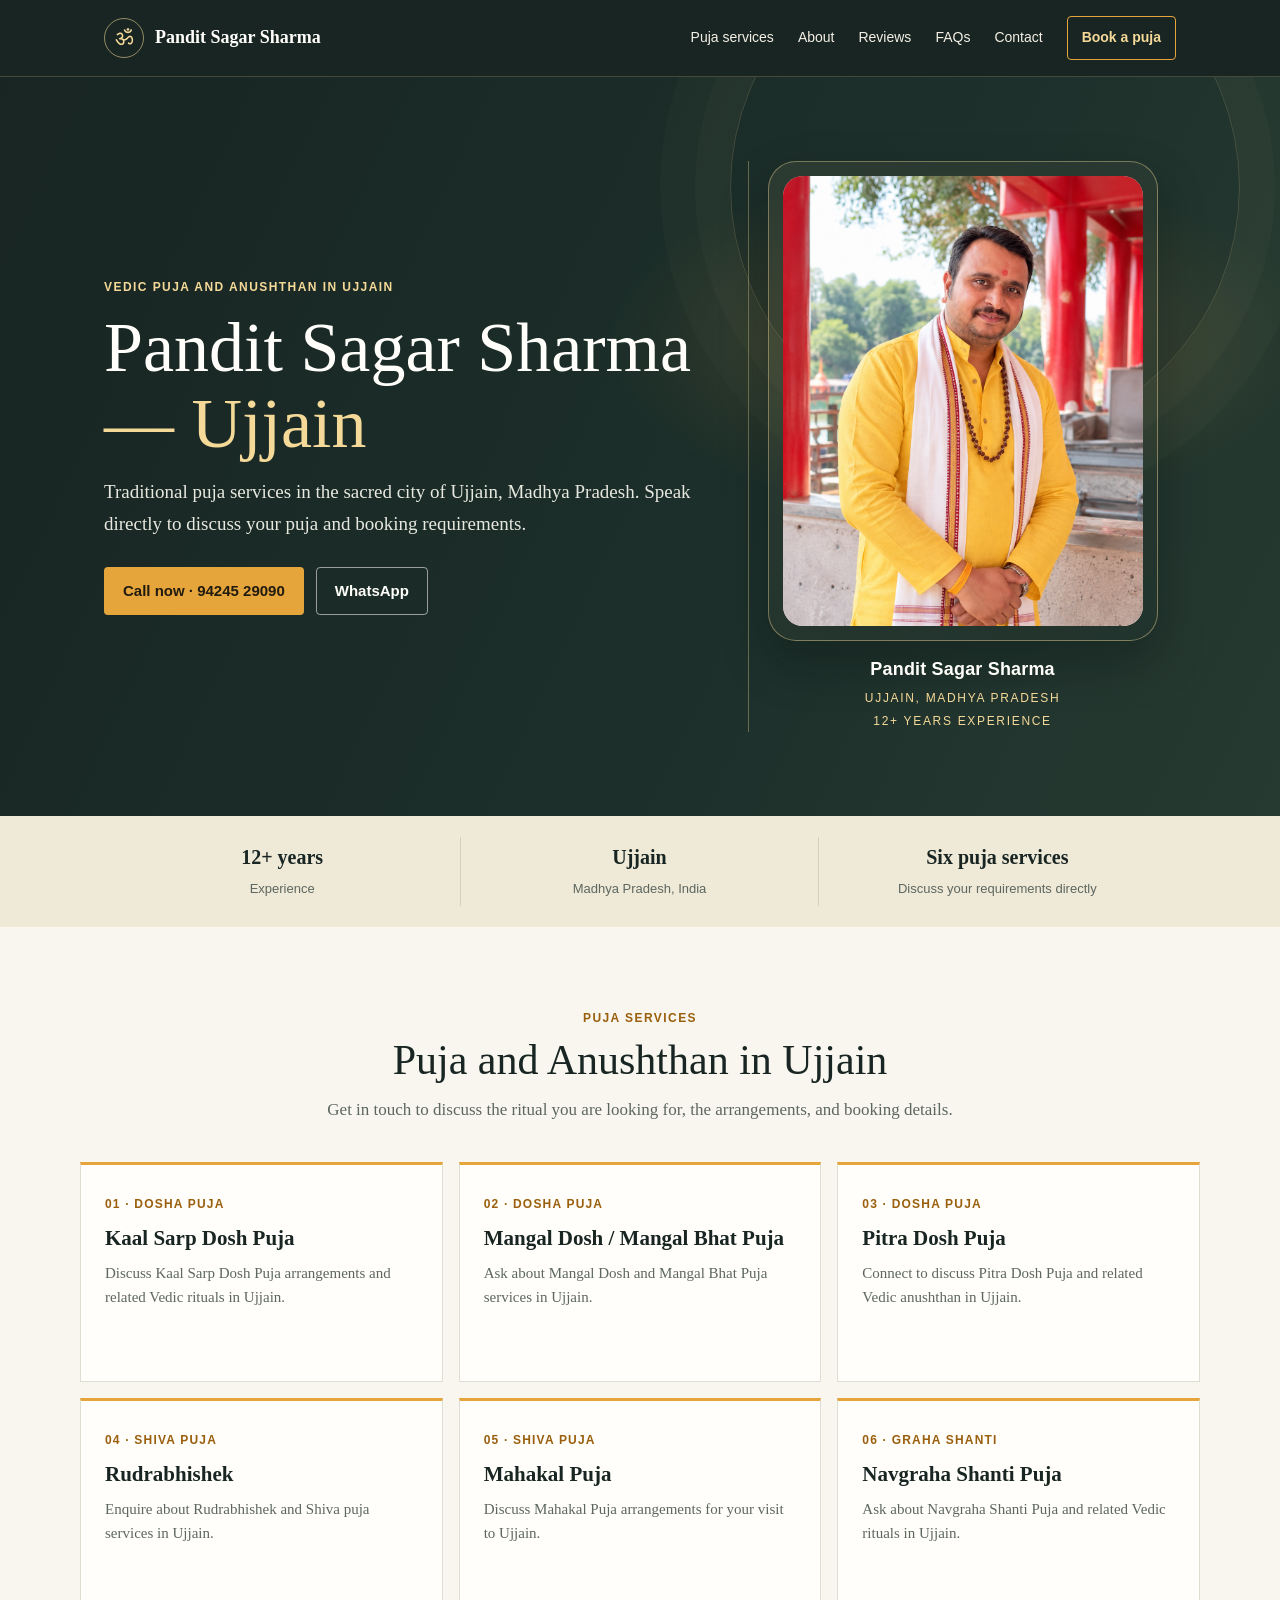
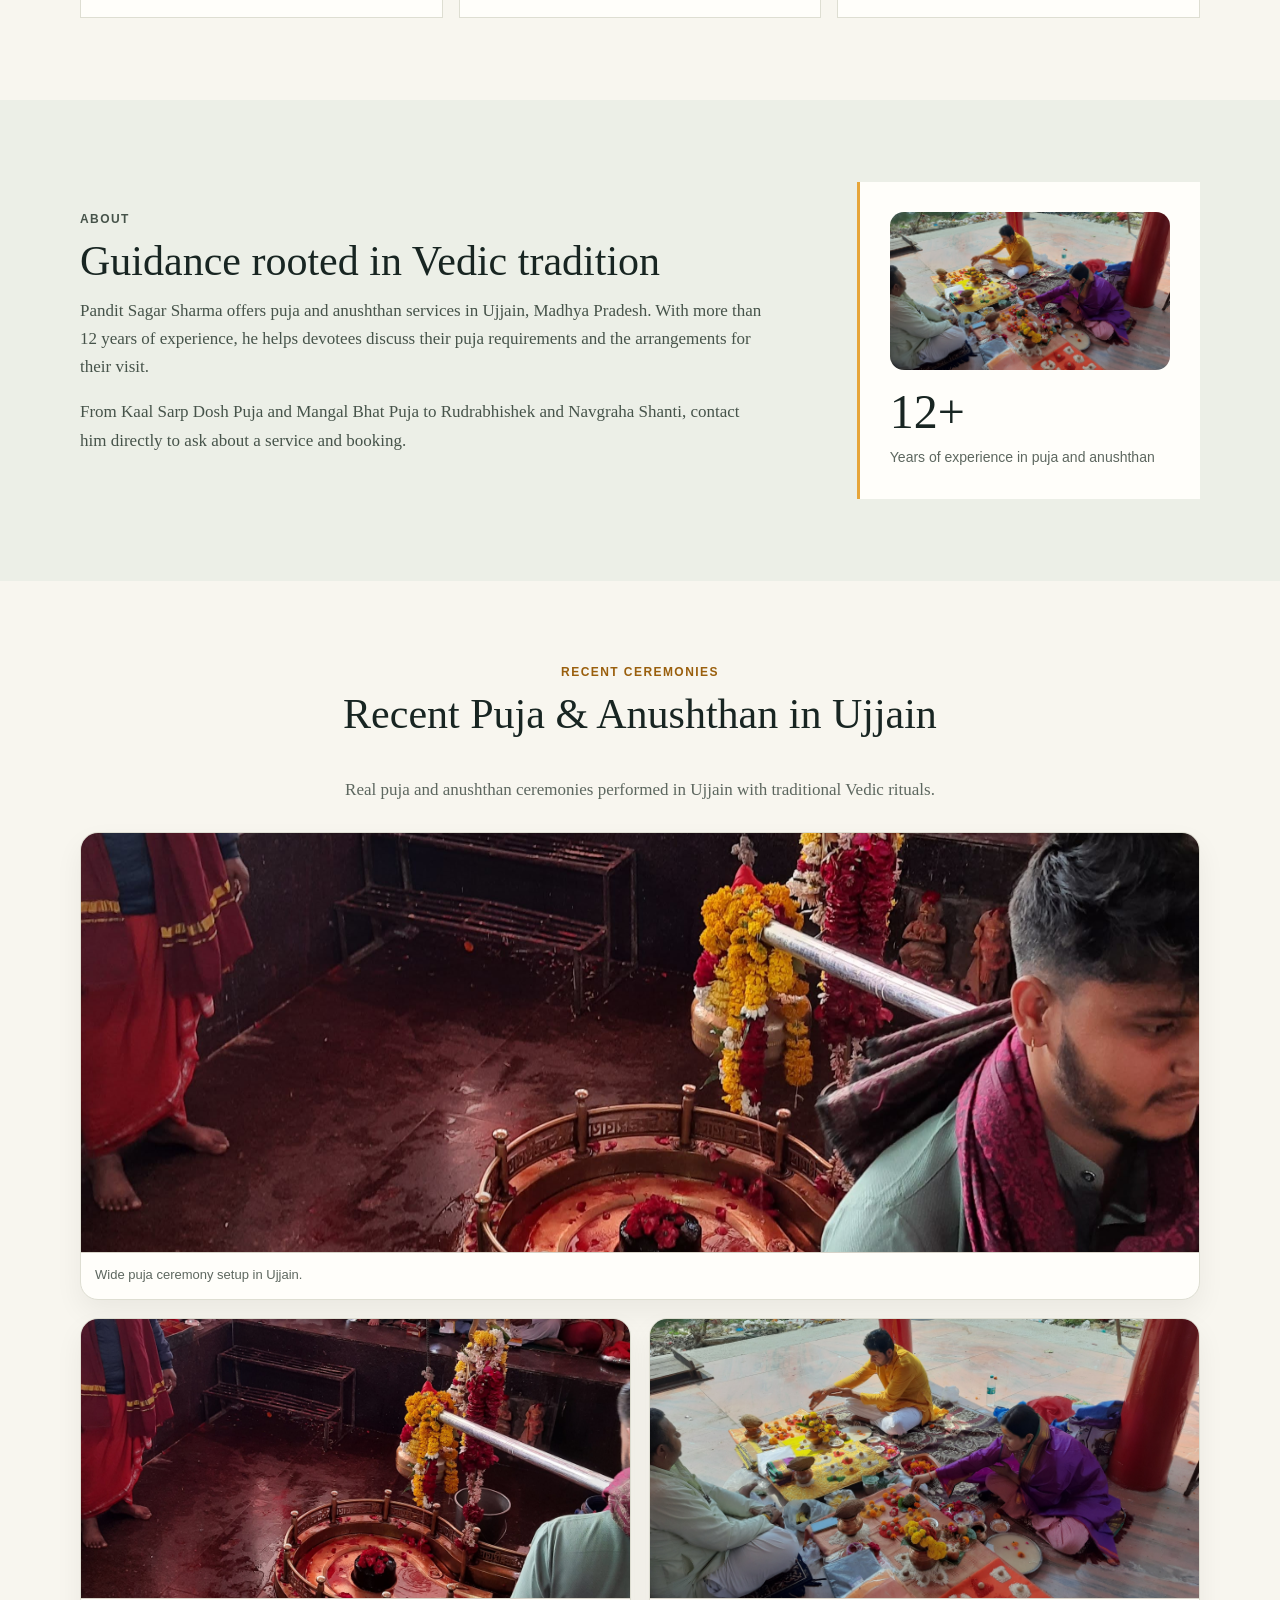
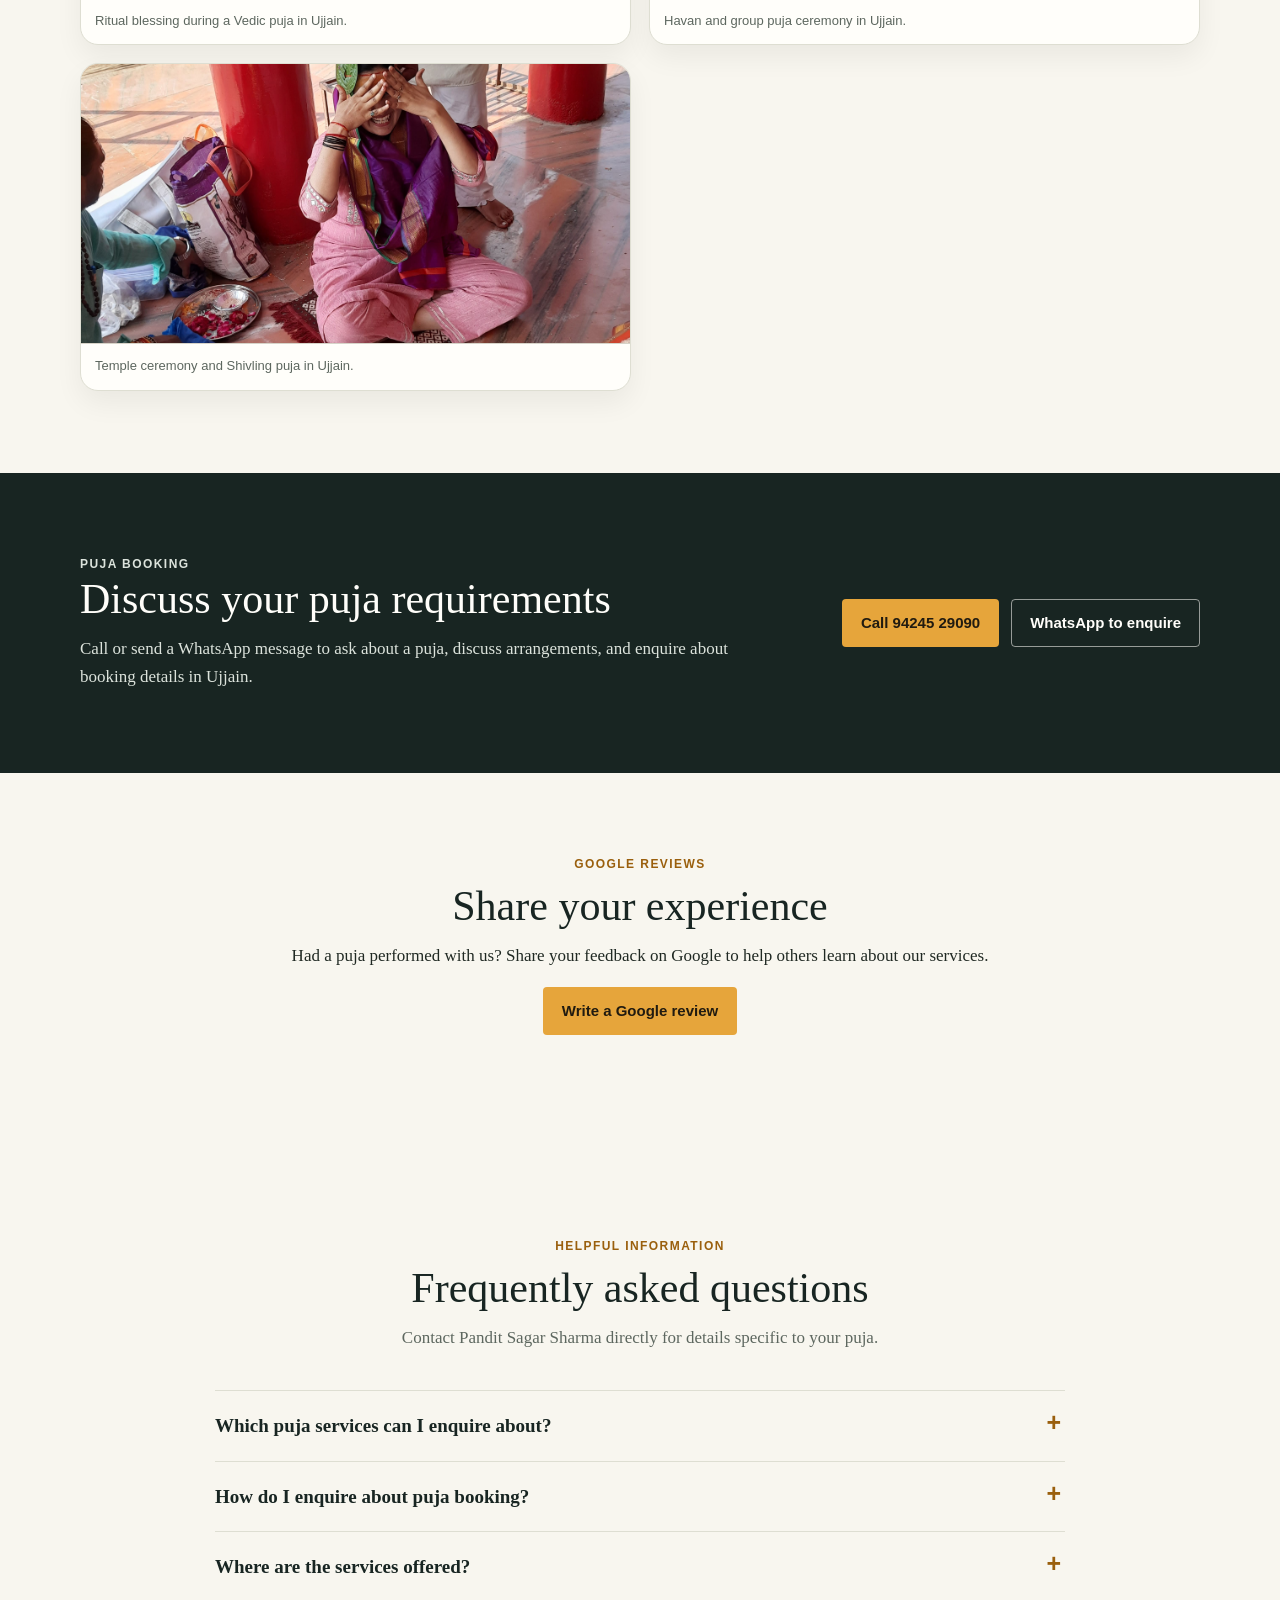
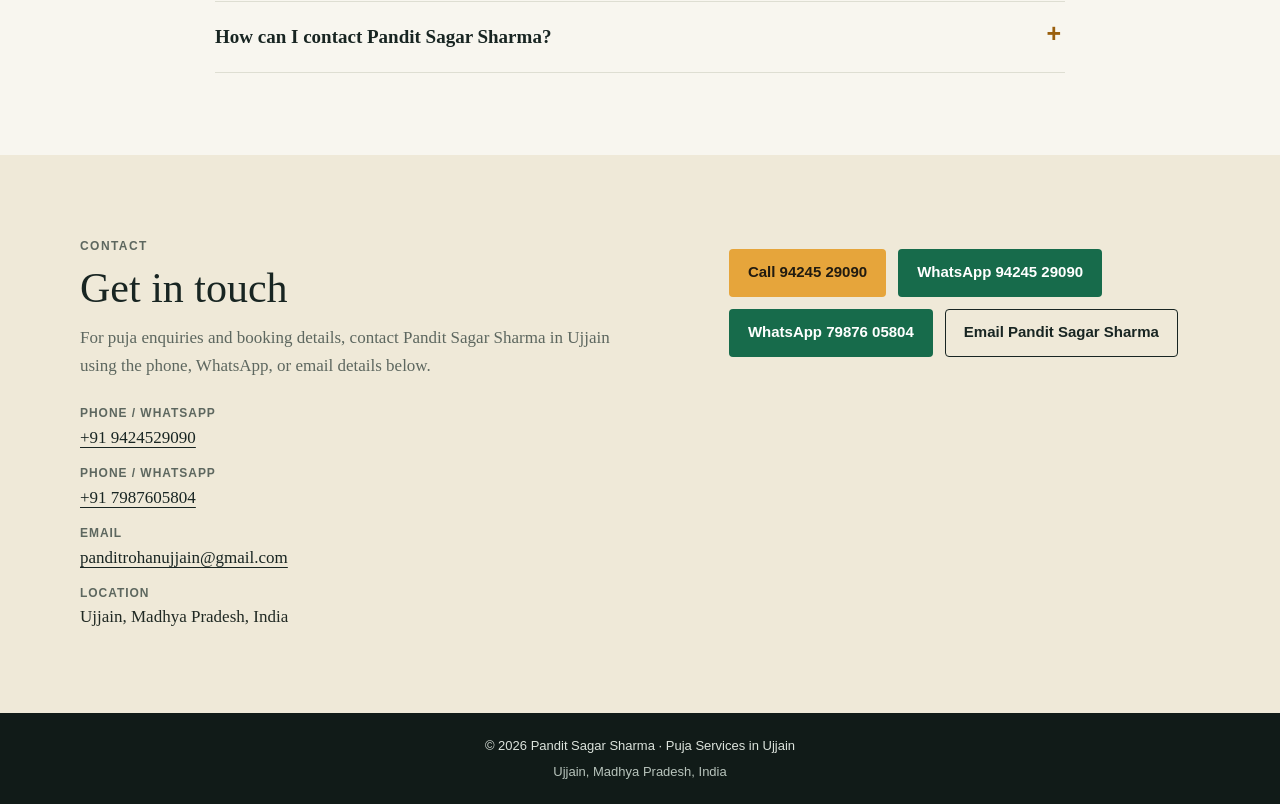
==== commit 660fd657: "Add Google review link to homepage" ====
--- a/index.html
+++ b/index.html
@@ -854,6 +854,7 @@
       <nav class="nav-links" aria-label="Main navigation">
         <a href="#services">Puja services</a>
         <a href="#about">About</a>
+        <a href="#reviews">Reviews</a>
         <a href="#faq">FAQs</a>
         <a href="#contact">Contact</a>
         <a class="nav-cta" href="#booking">Book a puja</a>
@@ -996,6 +997,15 @@
       </div>
     </section>
 
+    <section class="section" id="reviews" aria-labelledby="reviews-title">
+      <div class="section-inner section-heading">
+        <p class="section-kicker">Google reviews</p>
+        <h2 id="reviews-title">Share your experience</h2>
+        <p>Had a puja performed with us? Share your feedback on Google to help others learn about our services.</p>
+        <a class="button button-primary" href="https://g.page/r/CbPbLS3_BukSEBM/review" target="_blank" rel="noopener noreferrer">Write a Google review</a>
+      </div>
+    </section>
+
     <section class="section" id="faq" aria-labelledby="faq-title">
       <div class="section-inner">
         <div class="section-heading">
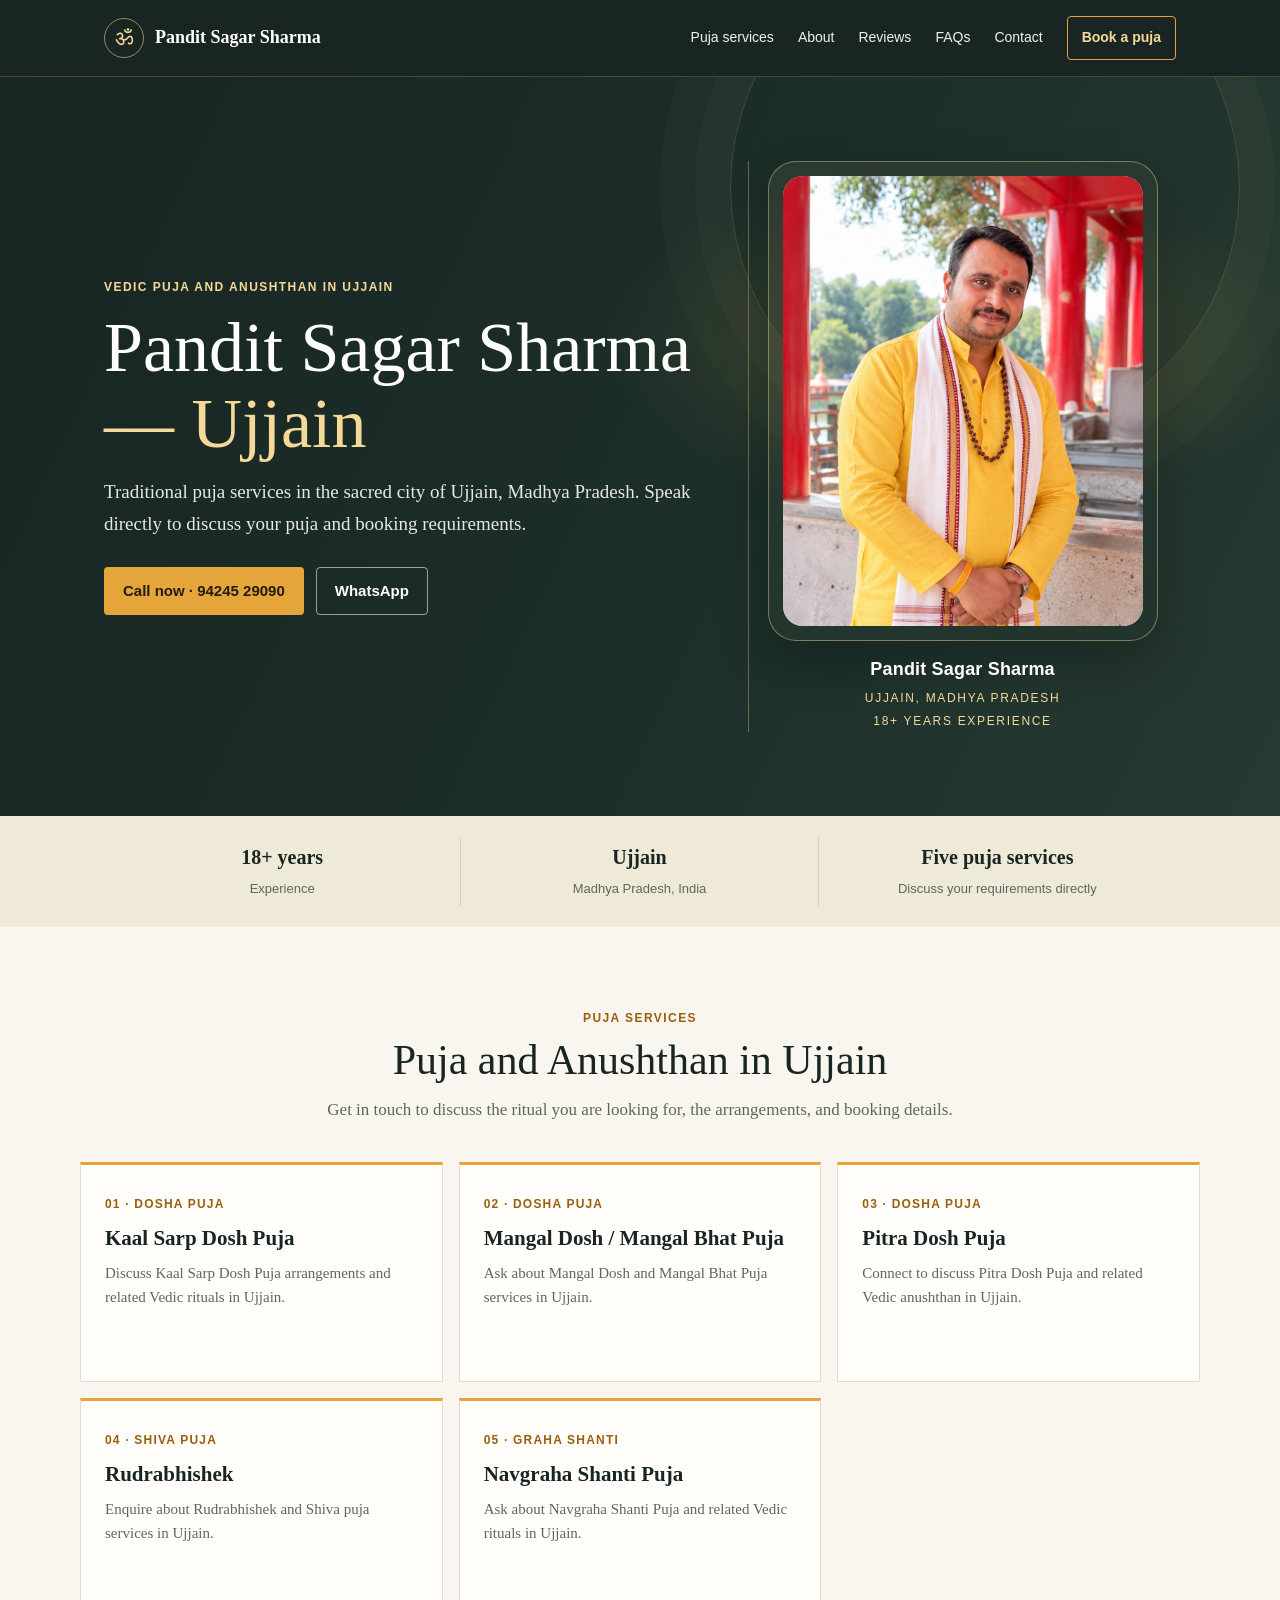
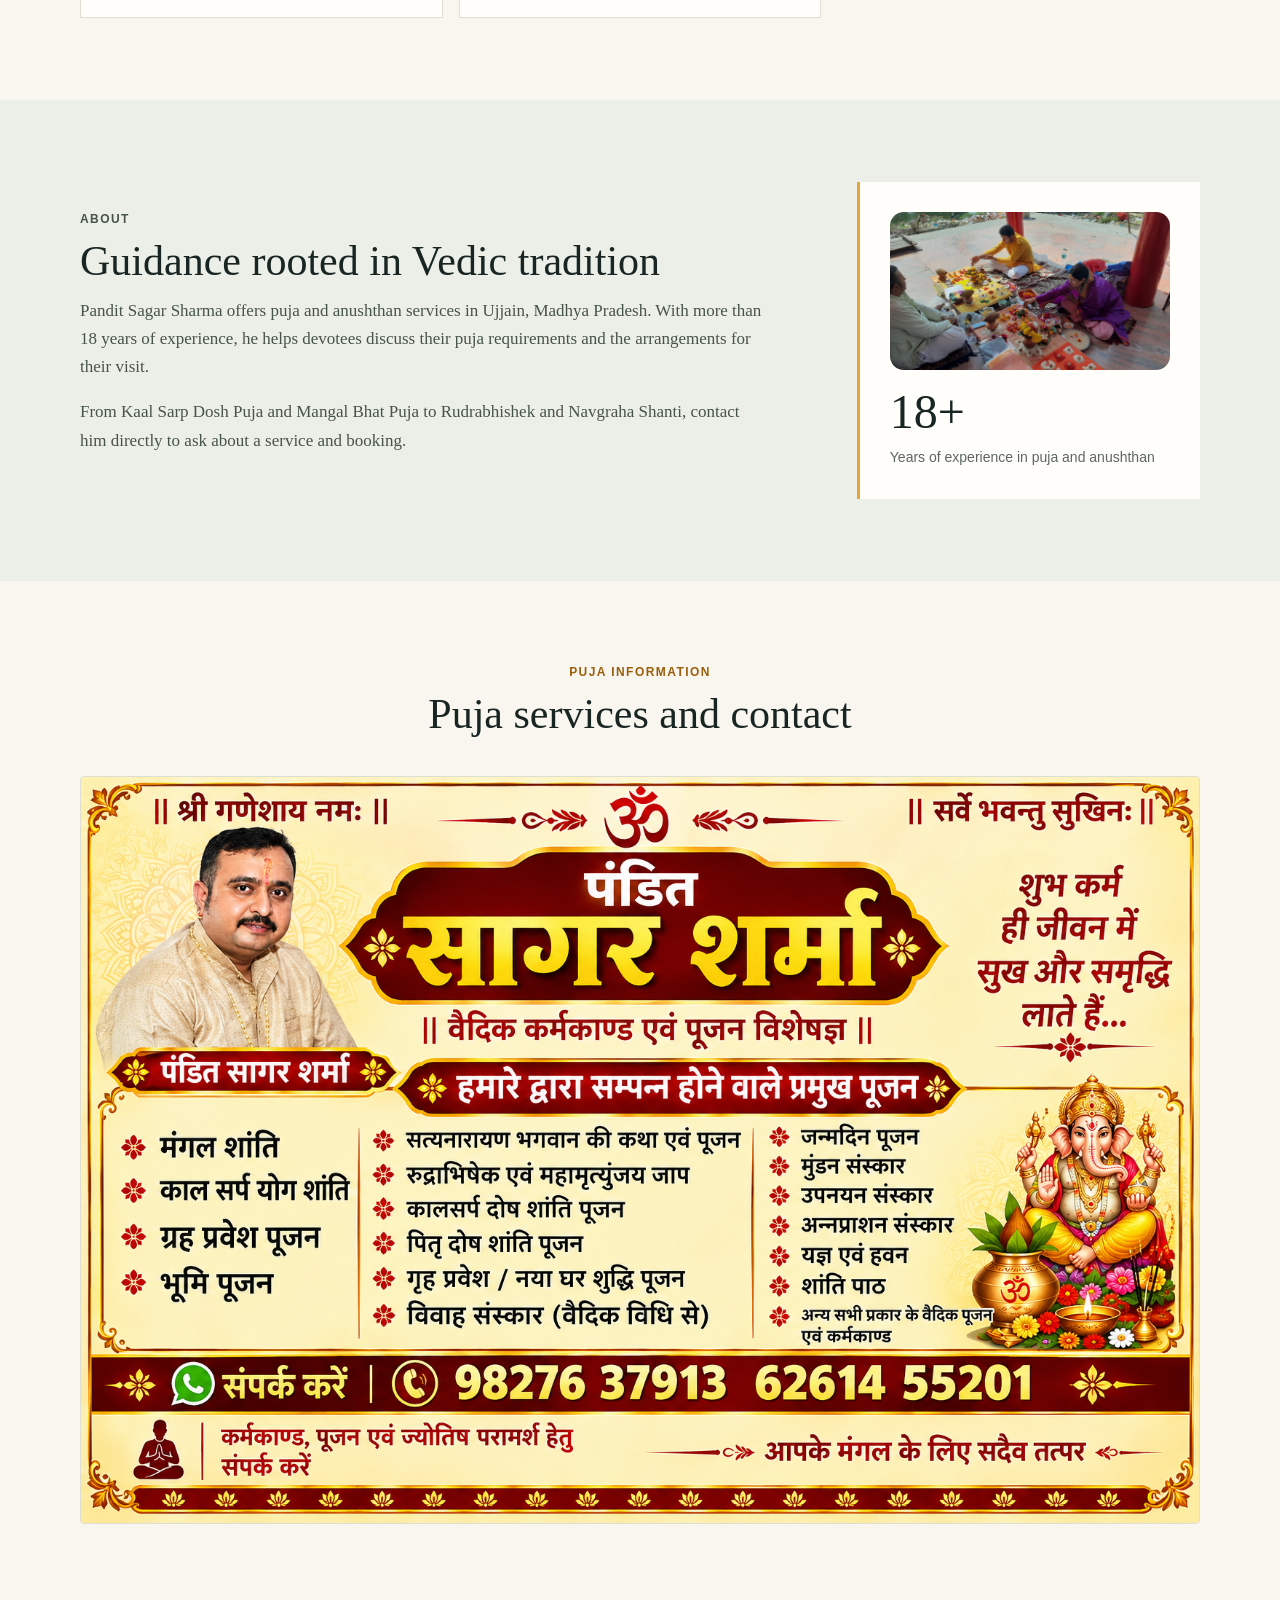
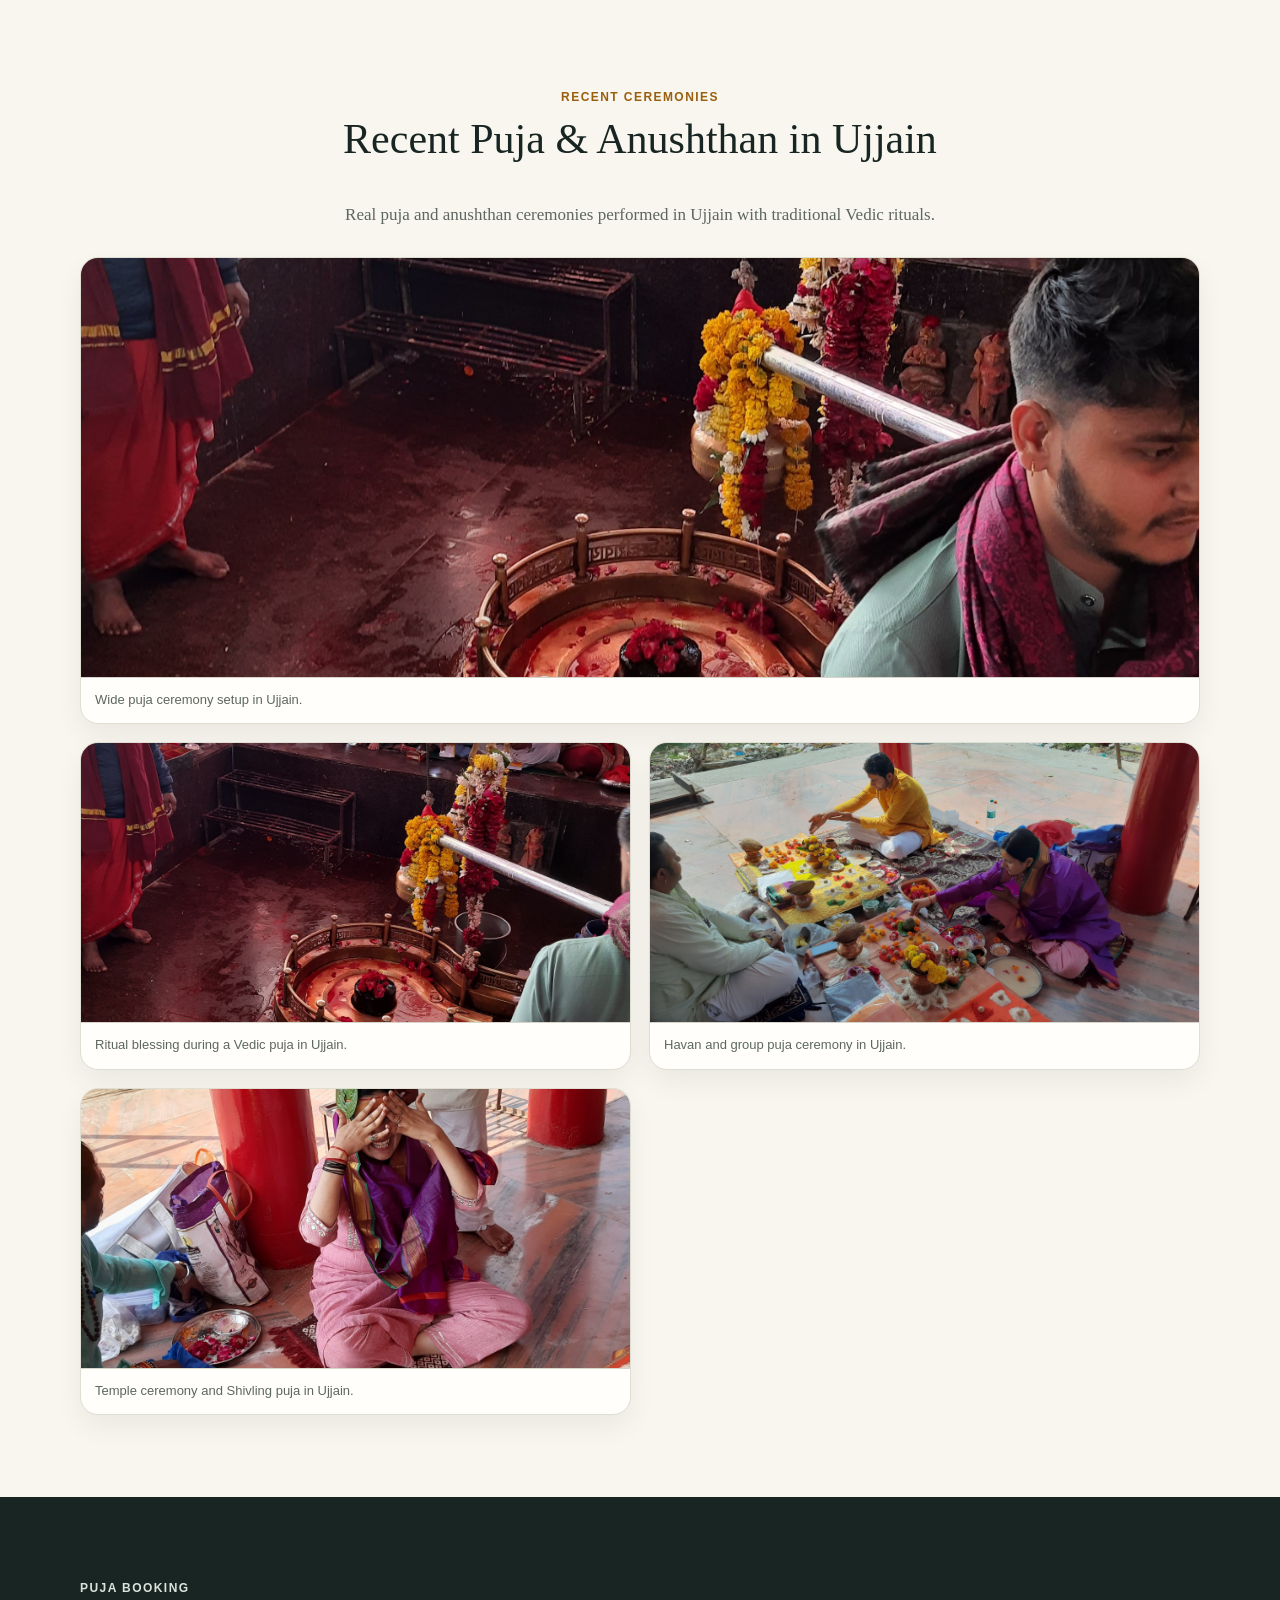
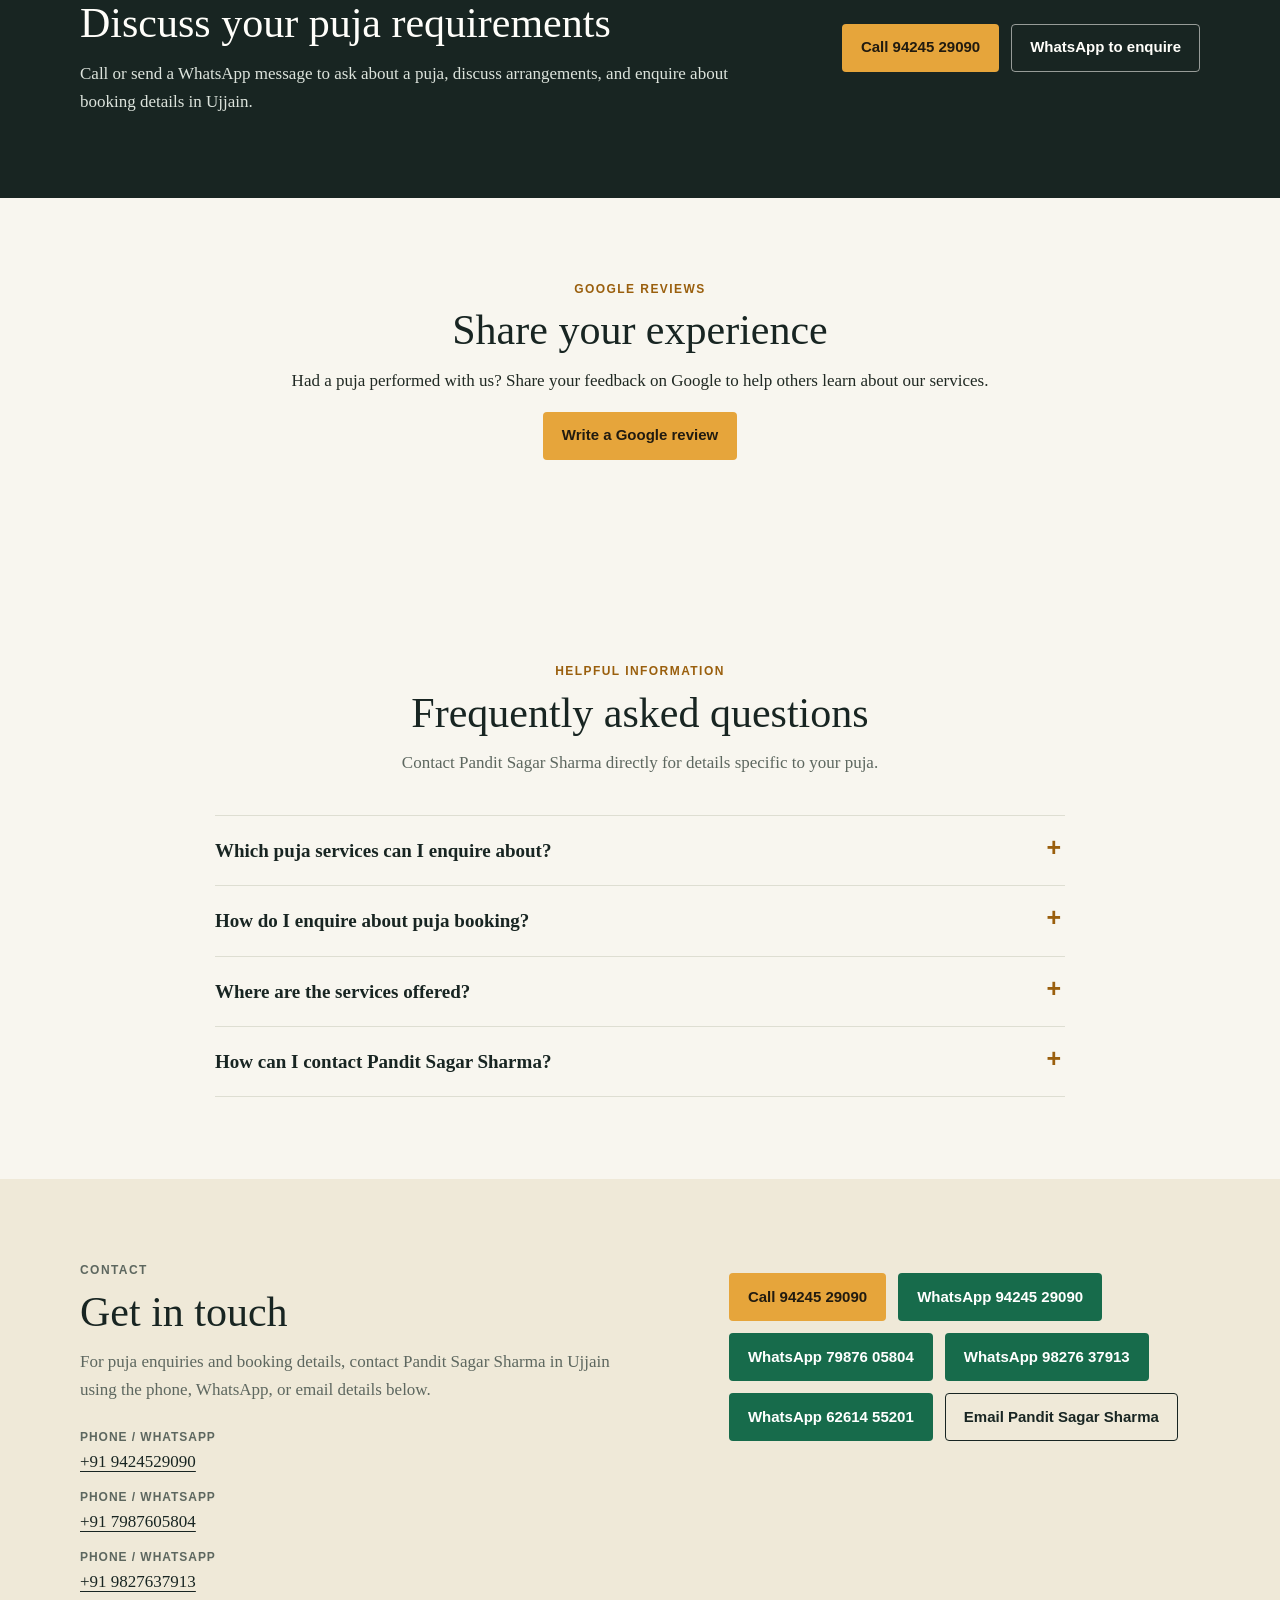
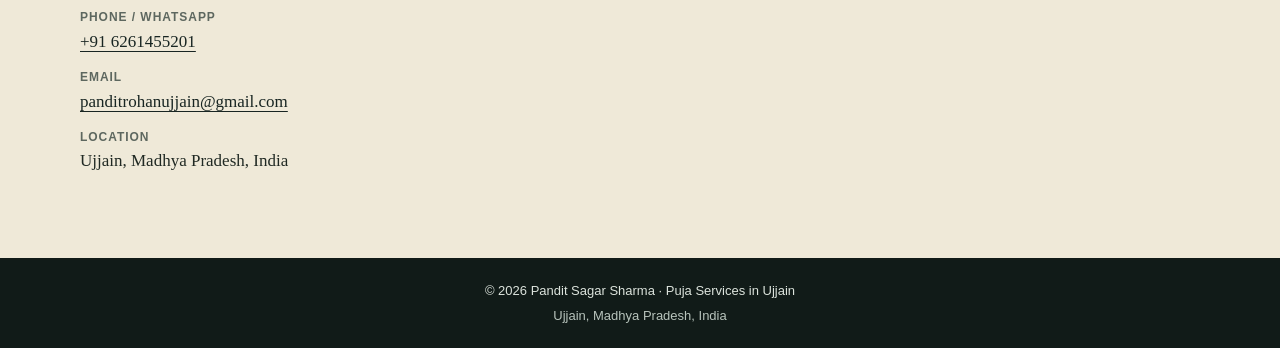
==== commit b866b3c5: "Update services, contacts, experience, and card" ====
--- a/index.html
+++ b/index.html
@@ -4,16 +4,16 @@
   <meta charset="utf-8">
   <meta name="viewport" content="width=device-width, initial-scale=1">
   <meta name="theme-color" content="#182522">
-  <meta name="description" content="Contact Pandit Sagar Sharma in Ujjain for Kaal Sarp Dosh, Mangal Bhat, Pitra Dosh, Rudrabhishek, Mahakal and Navgraha Shanti puja. 12+ years of experience.">
+  <meta name="description" content="Contact Pandit Sagar Sharma in Ujjain for Kaal Sarp Dosh, Mangal Bhat, Pitra Dosh, Rudrabhishek and Navgraha Shanti puja. 18+ years of experience.">
   <meta name="robots" content="index, follow">
   <link rel="canonical" href="https://panditrohanujjain-tech.github.io/">
   <meta property="og:type" content="website">
   <meta property="og:locale" content="en_IN">
-  <meta property="og:title" content="Pandit Sagar Sharma | Puja Services in Ujjain">
-  <meta property="og:description" content="Vedic puja and anushthan services in Ujjain, Madhya Pradesh. Contact Pandit Sagar Sharma, with 12+ years of experience, to discuss puja booking.">
+  <meta property="og:title" content="Pandit Sagar Sharma | Kaal Sarp Puja | Mangal Bhat Puja | Rudrabhishek">
+  <meta property="og:description" content="Vedic puja and anushthan services in Ujjain, Madhya Pradesh. Contact Pandit Sagar Sharma, with 18+ years of experience, to discuss puja booking.">
   <meta property="og:url" content="https://panditrohanujjain-tech.github.io/">
   <meta name="twitter:card" content="summary">
-  <title>Pandit Sagar Sharma | Puja Services in Ujjain</title>
+  <title>Pandit Sagar Sharma | Kaal Sarp Puja | Mangal Bhat Puja | Rudrabhishek</title>
   <script type="application/ld+json">
   {
     "@context": "https://schema.org",
@@ -21,7 +21,7 @@
     "name": "Pandit Sagar Sharma",
     "url": "https://panditrohanujjain-tech.github.io/",
     "email": "panditrohanujjain@gmail.com",
-    "telephone": ["+91 9424529090", "+91 7987605804"],
+    "telephone": ["+91 9424529090", "+91 7987605804", "+91 9827637913", "+91 6261455201"],
     "address": {
       "@type": "PostalAddress",
       "addressLocality": "Ujjain",
@@ -32,7 +32,7 @@
       "@type": "City",
       "name": "Ujjain"
     },
-    "description": "Puja and anushthan services in Ujjain, including Kaal Sarp Dosh Puja, Mangal Dosh and Mangal Bhat Puja, Pitra Dosh Puja, Rudrabhishek, Mahakal Puja and Navgraha Shanti Puja. 12+ years of experience."
+    "description": "Puja and anushthan services in Ujjain, including Kaal Sarp Dosh Puja, Mangal Dosh and Mangal Bhat Puja, Pitra Dosh Puja, Rudrabhishek and Navgraha Shanti Puja. 18+ years of experience."
   }
   </script>
   <link rel="stylesheet" href="styles.css">
@@ -882,7 +882,7 @@
             <div class="profile-meta">
               <strong>Pandit Sagar Sharma</strong>
               <span>Ujjain, Madhya Pradesh</span>
-              <span>12+ Years Experience</span>
+              <span>18+ Years Experience</span>
             </div>
           </div>
         </div>
@@ -891,9 +891,9 @@
 
     <aside class="trust-strip" aria-label="Business information">
       <div class="trust-inner">
-        <div class="trust-item"><strong>12+ years</strong><span>Experience</span></div>
+        <div class="trust-item"><strong>18+ years</strong><span>Experience</span></div>
         <div class="trust-item"><strong>Ujjain</strong><span>Madhya Pradesh, India</span></div>
-        <div class="trust-item"><strong>Six puja services</strong><span>Discuss your requirements directly</span></div>
+        <div class="trust-item"><strong>Five puja services</strong><span>Discuss your requirements directly</span></div>
       </div>
     </aside>
 
@@ -926,12 +926,7 @@
             <p>Enquire about Rudrabhishek and Shiva puja services in Ujjain.</p>
           </article>
           <article class="service-card">
-            <span class="service-number">05 · SHIVA PUJA</span>
-            <h3><a href="mahakal-puja-ujjain.html">Mahakal Puja</a></h3>
-            <p>Discuss Mahakal Puja arrangements for your visit to Ujjain.</p>
-          </article>
-          <article class="service-card">
-            <span class="service-number">06 · GRAHA SHANTI</span>
+            <span class="service-number">05 · GRAHA SHANTI</span>
             <h3><a href="navgraha-shanti-puja-ujjain.html">Navgraha Shanti Puja</a></h3>
             <p>Ask about Navgraha Shanti Puja and related Vedic rituals in Ujjain.</p>
           </article>
@@ -944,14 +939,24 @@
         <div class="about-copy">
           <p class="section-kicker">About</p>
           <h2 id="about-title">Guidance rooted in Vedic tradition</h2>
-          <p>Pandit Sagar Sharma offers puja and anushthan services in Ujjain, Madhya Pradesh. With more than 12 years of experience, he helps devotees discuss their puja requirements and the arrangements for their visit.</p>
+          <p>Pandit Sagar Sharma offers puja and anushthan services in Ujjain, Madhya Pradesh. With more than 18 years of experience, he helps devotees discuss their puja requirements and the arrangements for their visit.</p>
           <p>From Kaal Sarp Dosh Puja and Mangal Bhat Puja to Rudrabhishek and Navgraha Shanti, contact him directly to ask about a service and booking.</p>
         </div>
-        <div class="experience-panel" aria-label="More than 12 years of experience">
+        <div class="experience-panel" aria-label="More than 18 years of experience">
           <img src="gallery-havan-1.jpg" alt="Puja ceremony in Ujjain with devotees and Vedic ritual setup" width="800" height="700" loading="lazy" style="display:block;width:100%;height:auto;border-radius:14px;margin-bottom:18px;object-fit:cover;">
-          <strong>12+</strong>
+          <strong>18+</strong>
           <span>Years of experience in puja and anushthan</span>
         </div>
+      </div>
+    </section>
+
+    <section class="section" aria-labelledby="service-card-title">
+      <div class="section-inner">
+        <div class="section-heading">
+          <p class="section-kicker">Puja information</p>
+          <h2 id="service-card-title">Puja services and contact</h2>
+        </div>
+        <img src="file_000000001a0c8211a56479f7cd66969d.png" alt="Puja services, 18+ years of experience, and contact numbers for Pandit Sagar Sharma in Ujjain" width="1536" height="1024" loading="lazy" style="display:block;width:100%;height:auto;border:1px solid var(--line);border-radius:4px;">
       </div>
     </section>
 
@@ -1016,7 +1021,7 @@
         <div class="faq-list">
           <details>
             <summary>Which puja services can I enquire about?</summary>
-            <p>You can ask about Kaal Sarp Dosh Puja, Mangal Dosh or Mangal Bhat Puja, Pitra Dosh Puja, Rudrabhishek, Mahakal Puja, and Navgraha Shanti Puja in Ujjain.</p>
+            <p>You can ask about Kaal Sarp Dosh Puja, Mangal Dosh or Mangal Bhat Puja, Pitra Dosh Puja, Rudrabhishek, and Navgraha Shanti Puja in Ujjain.</p>
           </details>
           <details>
             <summary>How do I enquire about puja booking?</summary>
@@ -1028,7 +1033,7 @@
           </details>
           <details>
             <summary>How can I contact Pandit Sagar Sharma?</summary>
-            <p>Call or WhatsApp +91 9424529090 or +91 7987605804, or email panditrohanujjain@gmail.com.</p>
+            <p>Call or WhatsApp +91 9424529090, +91 7987605804, +91 9827637913, or +91 6261455201, or email panditrohanujjain@gmail.com.</p>
           </details>
         </div>
       </div>
@@ -1043,6 +1048,8 @@
           <ul class="contact-details">
             <li><span class="contact-label">Phone / WhatsApp</span><a href="tel:+919424529090">+91 9424529090</a></li>
             <li><span class="contact-label">Phone / WhatsApp</span><a href="tel:+917987605804">+91 7987605804</a></li>
+            <li><span class="contact-label">Phone / WhatsApp</span><a href="tel:+919827637913">+91 9827637913</a></li>
+            <li><span class="contact-label">Phone / WhatsApp</span><a href="tel:+916261455201">+91 6261455201</a></li>
             <li><span class="contact-label">Email</span><a href="mailto:panditrohanujjain@gmail.com">panditrohanujjain@gmail.com</a></li>
             <li><span class="contact-label">Location</span>Ujjain, Madhya Pradesh, India</li>
           </ul>
@@ -1051,6 +1058,8 @@
           <a class="button button-primary" href="tel:+919424529090">Call 94245 29090</a>
           <a class="button button-whatsapp" href="https://wa.me/919424529090" target="_blank" rel="noopener noreferrer">WhatsApp 94245 29090</a>
           <a class="button button-whatsapp" href="https://wa.me/917987605804" target="_blank" rel="noopener noreferrer">WhatsApp 79876 05804</a>
+          <a class="button button-whatsapp" href="https://wa.me/919827637913" target="_blank" rel="noopener noreferrer">WhatsApp 98276 37913</a>
+          <a class="button button-whatsapp" href="https://wa.me/916261455201" target="_blank" rel="noopener noreferrer">WhatsApp 62614 55201</a>
           <a class="button button-outline" style="border-color: var(--forest); color: var(--forest);" href="mailto:panditrohanujjain@gmail.com">Email Pandit Sagar Sharma</a>
         </div>
       </div>
